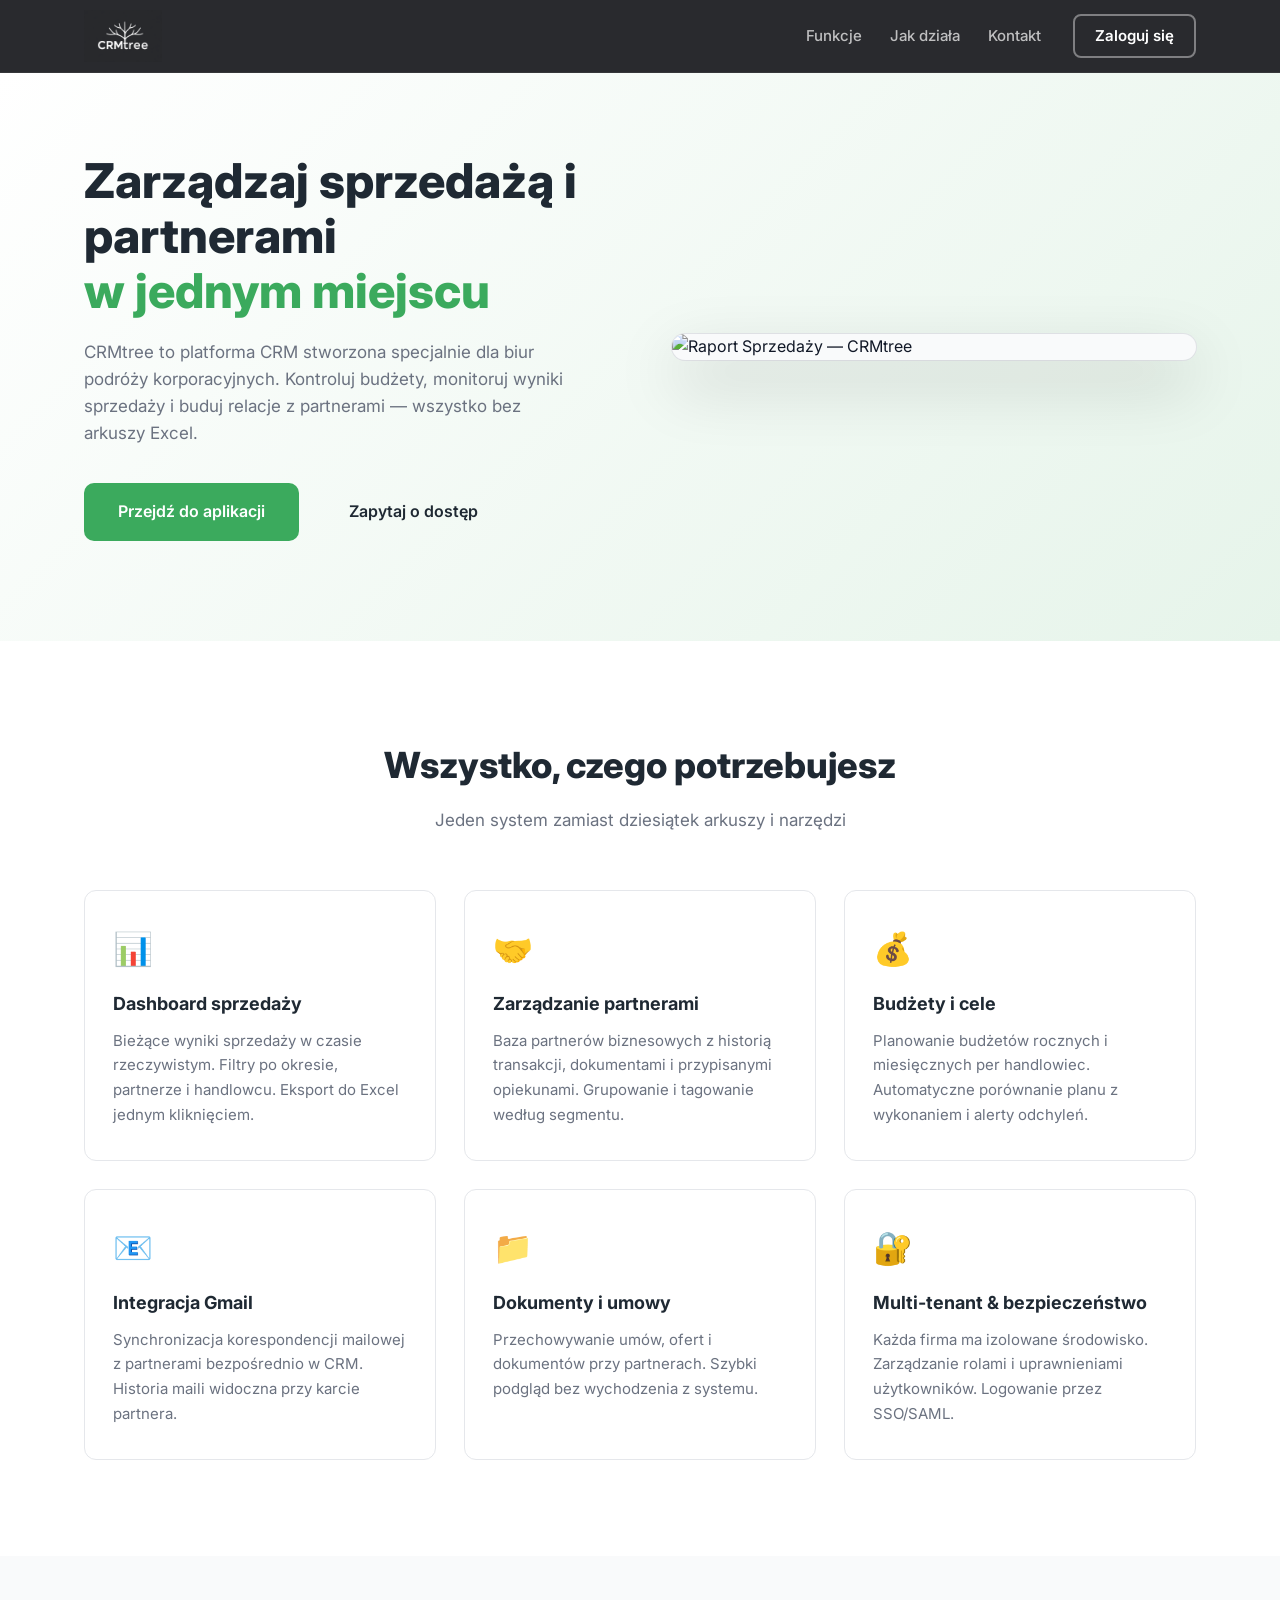
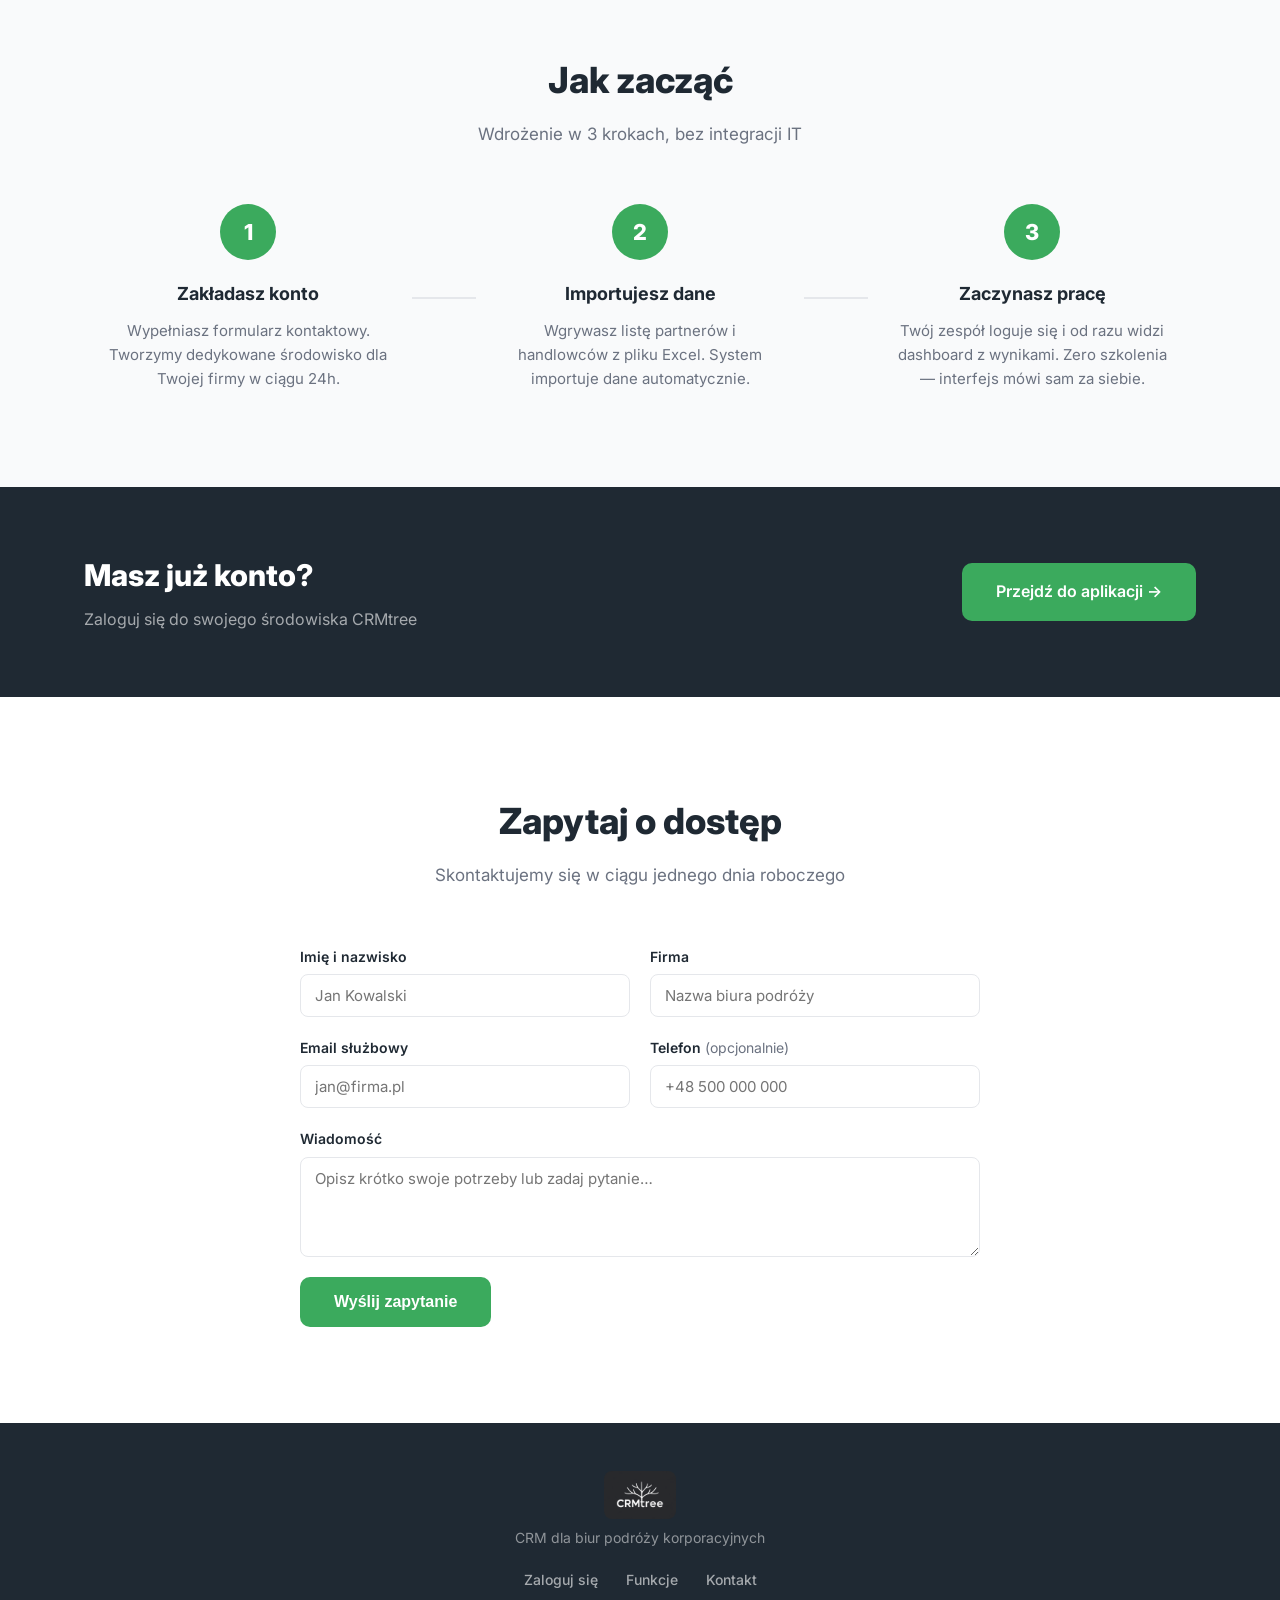
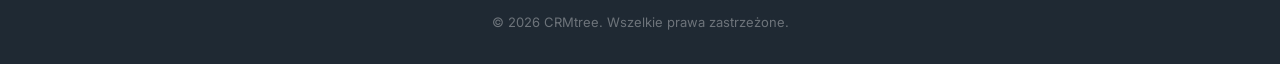
==== index.html @ 72bc5be8 "fix: logo size/color, remove badge, replace mockup with screenshot placeholder" ====
<!DOCTYPE html>
<html lang="pl">
<head>
  <meta charset="UTF-8" />
  <meta name="viewport" content="width=device-width, initial-scale=1.0" />
  <title>CRMtree — CRM dla biur podróży korporacyjnych</title>
  <meta name="description" content="CRMtree to nowoczesny system CRM dedykowany biurom podróży korporacyjnych. Zarządzaj partnerami, budżetami i sprzedażą w jednym miejscu." />
  <link rel="preconnect" href="https://fonts.googleapis.com" />
  <link rel="preconnect" href="https://fonts.gstatic.com" crossorigin />
  <link href="https://fonts.googleapis.com/css2?family=Inter:wght@400;500;600;700;800&display=swap" rel="stylesheet" />
  <link rel="stylesheet" href="style.css" />
</head>
<body>

  <!-- NAVBAR -->
  <header class="navbar">
    <div class="container navbar__inner">
      <a href="/" class="navbar__logo">
        <img src="logo.png" alt="CRMtree" class="navbar__logo-img" />
      </a>
      <nav class="navbar__links">
        <a href="#features">Funkcje</a>
        <a href="#how-it-works">Jak działa</a>
        <a href="#contact">Kontakt</a>
      </nav>
      <a href="https://app.crmtree.pl" class="btn btn--outline-light">Zaloguj się</a>
    </div>
  </header>

  <!-- HERO -->
  <section class="hero">
    <div class="container hero__inner">
      <div class="hero__content">
        <h1>Zarządzaj sprzedażą&nbsp;i partnerami<br /><span class="highlight">w jednym miejscu</span></h1>
        <p class="hero__sub">CRMtree to platforma CRM stworzona specjalnie dla biur podróży korporacyjnych. Kontroluj budżety, monitoruj wyniki sprzedaży i buduj relacje z partnerami — wszystko bez arkuszy Excel.</p>
        <div class="hero__cta">
          <a href="https://app.crmtree.pl" class="btn btn--primary btn--lg">Przejdź do aplikacji</a>
          <a href="#contact" class="btn btn--ghost btn--lg">Zapytaj o dostęp</a>
        </div>
      </div>
      <div class="hero__visual">
        <div class="screenshot-frame">
          <img src="screenshot.png" alt="Raport Sprzedaży — CRMtree" class="screenshot-img" />
        </div>
      </div>
    </div>
  </section>

  <!-- FEATURES -->
  <section class="features" id="features">
    <div class="container">
      <div class="section-header">
        <h2>Wszystko, czego potrzebujesz</h2>
        <p>Jeden system zamiast dziesiątek arkuszy i narzędzi</p>
      </div>
      <div class="features__grid">

        <div class="feature-card">
          <div class="feature-card__icon">📊</div>
          <h3>Dashboard sprzedaży</h3>
          <p>Bieżące wyniki sprzedaży w czasie rzeczywistym. Filtry po okresie, partnerze i handlowcu. Eksport do Excel jednym kliknięciem.</p>
        </div>

        <div class="feature-card">
          <div class="feature-card__icon">🤝</div>
          <h3>Zarządzanie partnerami</h3>
          <p>Baza partnerów biznesowych z historią transakcji, dokumentami i przypisanymi opiekunami. Grupowanie i tagowanie według segmentu.</p>
        </div>

        <div class="feature-card">
          <div class="feature-card__icon">💰</div>
          <h3>Budżety i cele</h3>
          <p>Planowanie budżetów rocznych i miesięcznych per handlowiec. Automatyczne porównanie planu z wykonaniem i alerty odchyleń.</p>
        </div>

        <div class="feature-card">
          <div class="feature-card__icon">📧</div>
          <h3>Integracja Gmail</h3>
          <p>Synchronizacja korespondencji mailowej z partnerami bezpośrednio w CRM. Historia maili widoczna przy karcie partnera.</p>
        </div>

        <div class="feature-card">
          <div class="feature-card__icon">📁</div>
          <h3>Dokumenty i umowy</h3>
          <p>Przechowywanie umów, ofert i dokumentów przy partnerach. Szybki podgląd bez wychodzenia z systemu.</p>
        </div>

        <div class="feature-card">
          <div class="feature-card__icon">🔐</div>
          <h3>Multi-tenant &amp; bezpieczeństwo</h3>
          <p>Każda firma ma izolowane środowisko. Zarządzanie rolami i uprawnieniami użytkowników. Logowanie przez SSO/SAML.</p>
        </div>

      </div>
    </div>
  </section>

  <!-- HOW IT WORKS -->
  <section class="how-it-works" id="how-it-works">
    <div class="container">
      <div class="section-header">
        <h2>Jak zacząć</h2>
        <p>Wdrożenie w 3 krokach, bez integracji IT</p>
      </div>
      <div class="steps">
        <div class="step">
          <div class="step__number">1</div>
          <h3>Zakładasz konto</h3>
          <p>Wypełniasz formularz kontaktowy. Tworzymy dedykowane środowisko dla Twojej firmy w ciągu 24h.</p>
        </div>
        <div class="step__connector"></div>
        <div class="step">
          <div class="step__number">2</div>
          <h3>Importujesz dane</h3>
          <p>Wgrywasz listę partnerów i handlowców z pliku Excel. System importuje dane automatycznie.</p>
        </div>
        <div class="step__connector"></div>
        <div class="step">
          <div class="step__number">3</div>
          <h3>Zaczynasz pracę</h3>
          <p>Twój zespół loguje się i od razu widzi dashboard z wynikami. Zero szkolenia — interfejs mówi sam za siebie.</p>
        </div>
      </div>
    </div>
  </section>

  <!-- LOGIN CTA -->
  <section class="login-cta">
    <div class="container login-cta__inner">
      <div class="login-cta__text">
        <h2>Masz już konto?</h2>
        <p>Zaloguj się do swojego środowiska CRMtree</p>
      </div>
      <a href="https://app.crmtree.pl" class="btn btn--primary btn--lg">Przejdź do aplikacji →</a>
    </div>
  </section>

  <!-- CONTACT -->
  <section class="contact" id="contact">
    <div class="container">
      <div class="section-header">
        <h2>Zapytaj o dostęp</h2>
        <p>Skontaktujemy się w ciągu jednego dnia roboczego</p>
      </div>
      <form class="contact-form" action="https://formspree.io/f/REPLACE_WITH_YOUR_ID" method="POST">
        <div class="form-row">
          <div class="form-group">
            <label for="name">Imię i nazwisko</label>
            <input type="text" id="name" name="name" placeholder="Jan Kowalski" required />
          </div>
          <div class="form-group">
            <label for="company">Firma</label>
            <input type="text" id="company" name="company" placeholder="Nazwa biura podróży" required />
          </div>
        </div>
        <div class="form-row">
          <div class="form-group">
            <label for="email">Email służbowy</label>
            <input type="email" id="email" name="email" placeholder="jan@firma.pl" required />
          </div>
          <div class="form-group">
            <label for="phone">Telefon <span class="optional">(opcjonalnie)</span></label>
            <input type="tel" id="phone" name="phone" placeholder="+48 500 000 000" />
          </div>
        </div>
        <div class="form-group">
          <label for="message">Wiadomość</label>
          <textarea id="message" name="message" rows="4" placeholder="Opisz krótko swoje potrzeby lub zadaj pytanie…"></textarea>
        </div>
        <button type="submit" class="btn btn--primary btn--lg">Wyślij zapytanie</button>
      </form>
    </div>
  </section>

  <!-- FOOTER -->
  <footer class="footer">
    <div class="container footer__inner">
      <div class="footer__brand">
        <img src="logo.png" alt="CRMtree" class="footer__logo-img" />
        <p>CRM dla biur podróży korporacyjnych</p>
      </div>
      <div class="footer__links">
        <a href="https://app.crmtree.pl">Zaloguj się</a>
        <a href="#features">Funkcje</a>
        <a href="#contact">Kontakt</a>
      </div>
      <p class="footer__copy">&copy; 2026 CRMtree. Wszelkie prawa zastrzeżone.</p>
    </div>
  </footer>

</body>
</html>
---- style.css ----
*, *::before, *::after { box-sizing: border-box; margin: 0; padding: 0; }

:root {
  --green:       #3BAA5D;
  --green-dark:  #2F8F4D;
  --green-light: #E6F4EA;
  --navy:        #1F2933;
  --blue:        #3B82F6;
  --text:        #111827;
  --text-muted:  #6B7280;
  --border:      #E5E7EB;
  --bg-alt:      #F9FAFB;
  --radius:      12px;
  --shadow:      0 4px 24px rgba(0,0,0,.08);
}

html { scroll-behavior: smooth; }
body { font-family: 'Inter', sans-serif; color: var(--text); line-height: 1.6; }

.container { max-width: 1160px; margin: 0 auto; padding: 0 24px; }

/* ── BUTTONS ─────────────────────────────────────── */
.btn {
  display: inline-flex; align-items: center; justify-content: center;
  padding: 10px 22px; border-radius: 8px; font-weight: 600; font-size: 15px;
  text-decoration: none; transition: all .18s; border: 2px solid transparent; cursor: pointer;
}
.btn--primary  { background: var(--green); color: #fff; }
.btn--primary:hover { background: var(--green-dark); }
.btn--outline  { background: transparent; border-color: var(--green); color: var(--green); }
.btn--outline:hover { background: var(--green-light); }
.btn--ghost    { background: transparent; color: var(--navy); }
.btn--ghost:hover { background: var(--bg-alt); }
.btn--lg { padding: 14px 32px; font-size: 16px; border-radius: 10px; }

/* ── NAVBAR ──────────────────────────────────────── */
.navbar {
  position: sticky; top: 0; z-index: 100;
  background: #292A2E;
  border-bottom: 1px solid rgba(255,255,255,.06);
}
.navbar__inner { display: flex; align-items: center; gap: 32px; height: 72px; }
.navbar__logo  { display: flex; align-items: center; text-decoration: none; }
.navbar__logo-img { height: 52px; width: auto; }
.navbar__links { display: flex; gap: 28px; margin-left: auto; }
.navbar__links a { text-decoration: none; color: rgba(255,255,255,.7); font-size: 15px; font-weight: 500; transition: color .15s; }
.navbar__links a:hover { color: var(--green); }
.btn--outline-light { background: transparent; border: 2px solid rgba(255,255,255,.4); color: #fff; border-radius: 8px; padding: 8px 20px; font-weight: 600; font-size: 15px; text-decoration: none; transition: all .18s; display: inline-flex; align-items: center; }
.btn--outline-light:hover { border-color: var(--green); color: var(--green); }

/* ── HERO ────────────────────────────────────────── */
.hero { background: linear-gradient(135deg, #fff 0%, var(--green-light) 100%); padding: 80px 0 100px; }
.hero__inner { display: grid; grid-template-columns: 1fr 1fr; gap: 64px; align-items: center; }
.badge { display: inline-block; background: var(--green-light); color: var(--green-dark); font-size: 13px; font-weight: 600; padding: 4px 12px; border-radius: 999px; margin-bottom: 20px; }
.hero__content h1 { font-size: 48px; font-weight: 800; line-height: 1.15; color: var(--navy); margin-bottom: 20px; }
.highlight { color: var(--green); }
.hero__sub { font-size: 17px; color: var(--text-muted); max-width: 480px; margin-bottom: 36px; }
.hero__cta { display: flex; gap: 16px; flex-wrap: wrap; }

/* App screenshot */
.screenshot-frame {
  border-radius: 14px;
  box-shadow: 0 24px 64px rgba(0,0,0,.18), 0 0 0 1px var(--border);
  overflow: hidden;
  background: var(--bg-alt);
}
.screenshot-img {
  width: 100%; height: auto; display: block;
}

/* ── SECTION HEADERS ─────────────────────────────── */
.section-header { text-align: center; margin-bottom: 56px; }
.section-header h2 { font-size: 36px; font-weight: 800; color: var(--navy); margin-bottom: 12px; }
.section-header p  { font-size: 17px; color: var(--text-muted); }

/* ── FEATURES ────────────────────────────────────── */
.features { padding: 96px 0; }
.features__grid { display: grid; grid-template-columns: repeat(3, 1fr); gap: 28px; }
.feature-card { background: #fff; border: 1px solid var(--border); border-radius: var(--radius); padding: 32px 28px; transition: box-shadow .2s, transform .2s; }
.feature-card:hover { box-shadow: var(--shadow); transform: translateY(-3px); }
.feature-card__icon { font-size: 32px; margin-bottom: 16px; }
.feature-card h3 { font-size: 18px; font-weight: 700; color: var(--navy); margin-bottom: 10px; }
.feature-card p  { font-size: 15px; color: var(--text-muted); line-height: 1.65; }

/* ── HOW IT WORKS ────────────────────────────────── */
.how-it-works { background: var(--bg-alt); padding: 96px 0; }
.steps { display: flex; align-items: center; gap: 0; }
.step { flex: 1; text-align: center; padding: 0 24px; }
.step__number {
  width: 56px; height: 56px; border-radius: 50%; background: var(--green); color: #fff;
  font-size: 22px; font-weight: 800; display: flex; align-items: center; justify-content: center;
  margin: 0 auto 20px;
}
.step h3 { font-size: 18px; font-weight: 700; color: var(--navy); margin-bottom: 10px; }
.step p  { font-size: 15px; color: var(--text-muted); }
.step__connector { width: 64px; height: 2px; background: var(--border); flex-shrink: 0; }

/* ── LOGIN CTA ───────────────────────────────────── */
.login-cta { background: var(--navy); padding: 64px 0; }
.login-cta__inner { display: flex; align-items: center; justify-content: space-between; gap: 32px; flex-wrap: wrap; }
.login-cta__text h2 { font-size: 30px; font-weight: 800; color: #fff; margin-bottom: 8px; }
.login-cta__text p  { font-size: 16px; color: rgba(255,255,255,.6); }

/* ── CONTACT ─────────────────────────────────────── */
.contact { padding: 96px 0; }
.contact-form { max-width: 680px; margin: 0 auto; }
.form-row { display: grid; grid-template-columns: 1fr 1fr; gap: 20px; margin-bottom: 20px; }
.form-group { display: flex; flex-direction: column; gap: 6px; margin-bottom: 20px; }
.form-row .form-group { margin-bottom: 0; }
label { font-size: 14px; font-weight: 600; color: var(--navy); }
.optional { font-weight: 400; color: var(--text-muted); }
input, textarea {
  padding: 11px 14px; border: 1.5px solid var(--border); border-radius: 8px;
  font-size: 15px; font-family: inherit; color: var(--text); transition: border-color .15s;
  background: #fff;
}
input:focus, textarea:focus { outline: none; border-color: var(--green); }
textarea { resize: vertical; }

/* ── FOOTER ──────────────────────────────────────── */
.footer { background: var(--navy); padding: 48px 0 32px; }
.footer__inner { display: flex; flex-direction: column; align-items: center; gap: 20px; text-align: center; }
.footer__brand { display: flex; flex-direction: column; align-items: center; gap: 8px; }
.footer__logo-img { height: 48px; width: auto; border-radius: 8px; }
.footer__brand p { font-size: 14px; color: rgba(255,255,255,.5); }
.footer__links { display: flex; gap: 28px; }
.footer__links a { text-decoration: none; color: rgba(255,255,255,.6); font-size: 14px; font-weight: 500; transition: color .15s; }
.footer__links a:hover { color: var(--green); }
.footer__copy { font-size: 13px; color: rgba(255,255,255,.35); }

/* ── RESPONSIVE ──────────────────────────────────── */
@media (max-width: 900px) {
  .hero__inner { grid-template-columns: 1fr; }
  .hero__visual { display: none; }
  .hero__content h1 { font-size: 36px; }
  .features__grid { grid-template-columns: 1fr 1fr; }
  .steps { flex-direction: column; gap: 32px; }
  .step__connector { width: 2px; height: 40px; }
  .navbar__links { display: none; }
}

@media (max-width: 600px) {
  .hero__content h1 { font-size: 28px; }
  .features__grid { grid-template-columns: 1fr; }
  .form-row { grid-template-columns: 1fr; }
  .login-cta__inner { flex-direction: column; text-align: center; }
  .section-header h2 { font-size: 28px; }
}
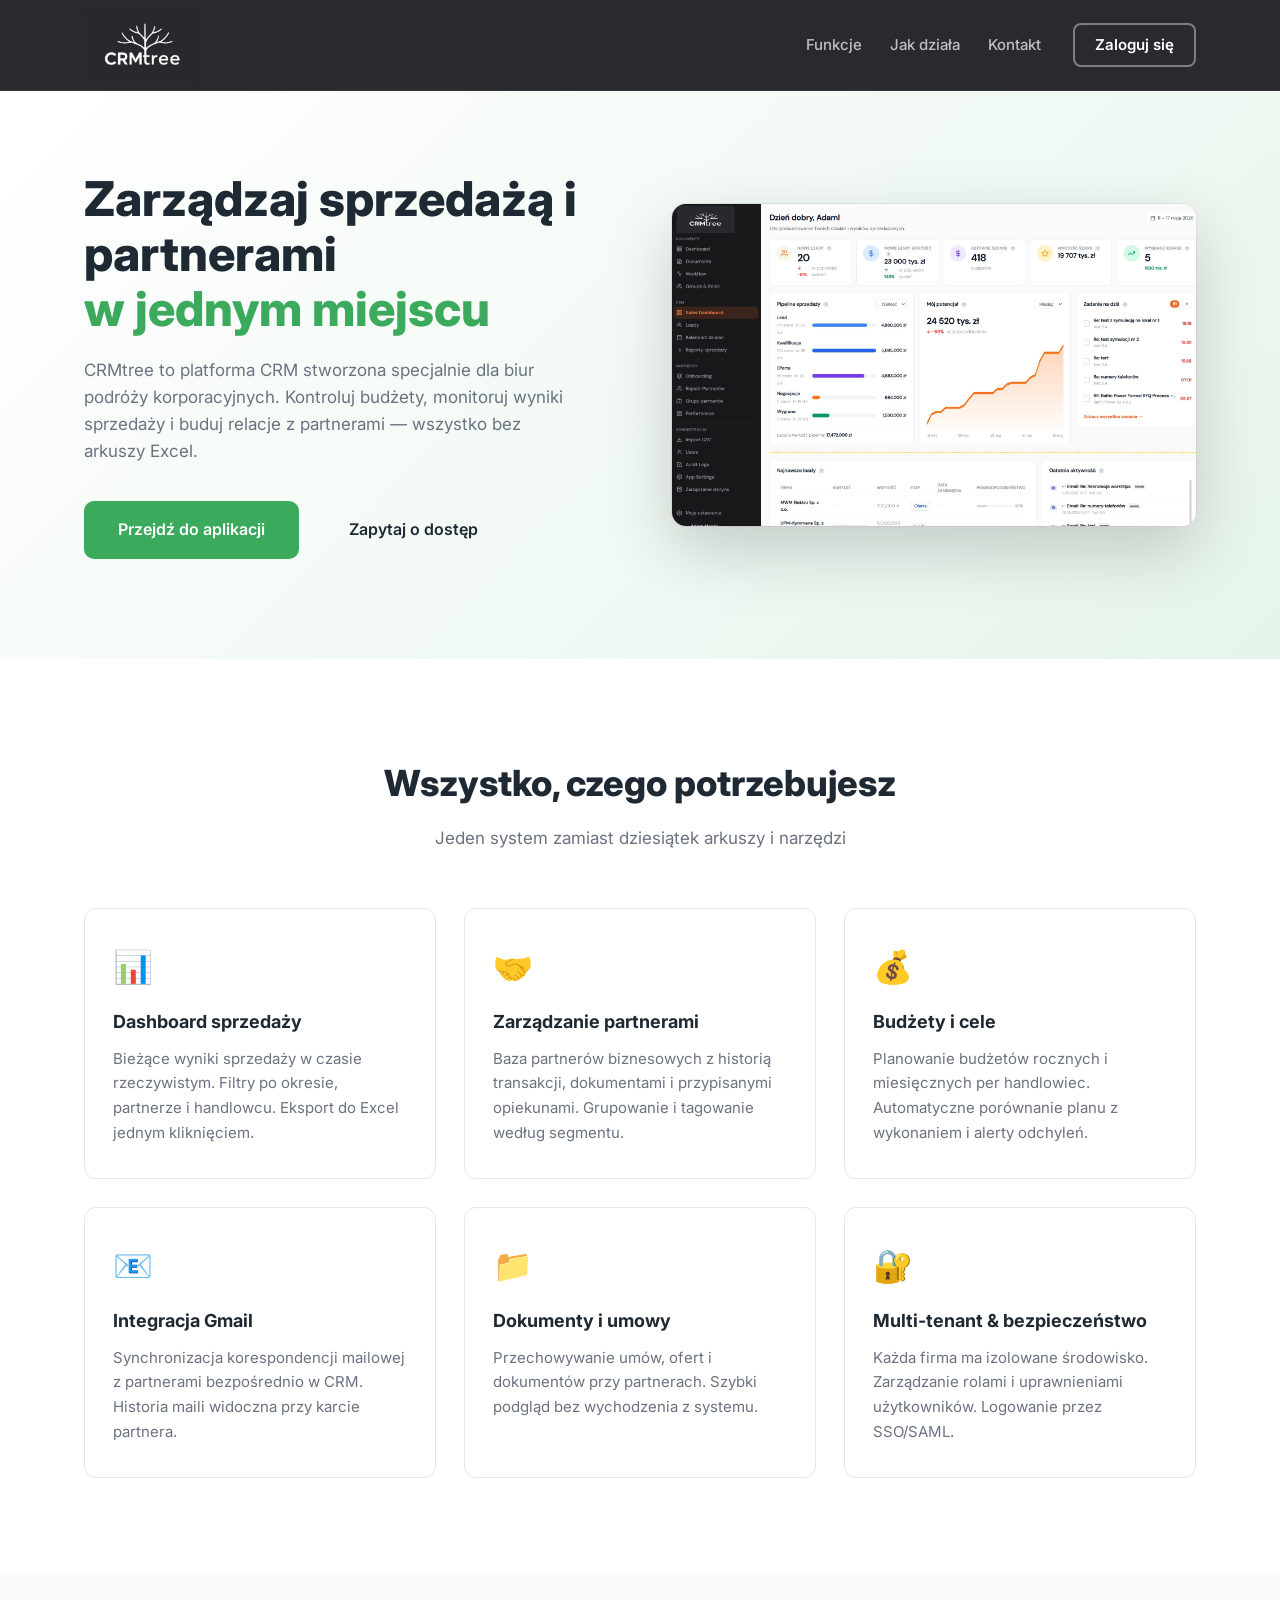
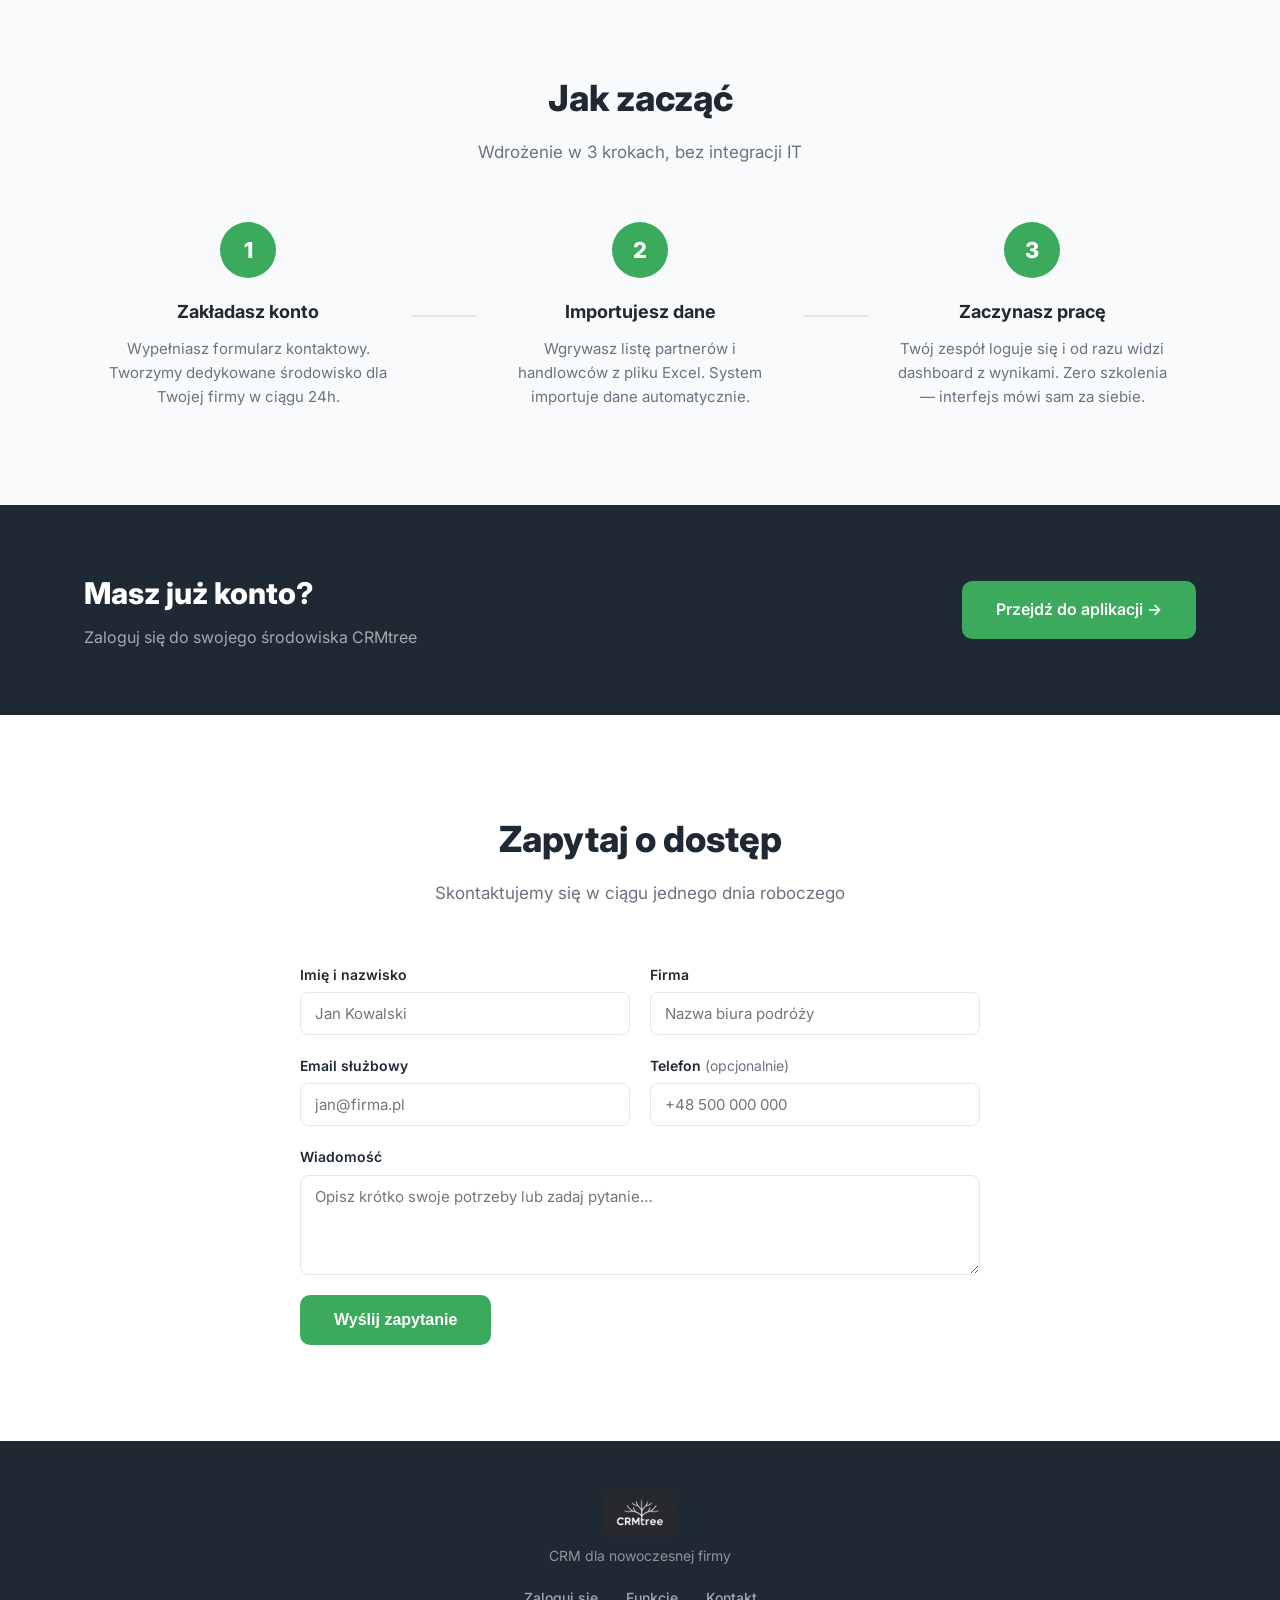
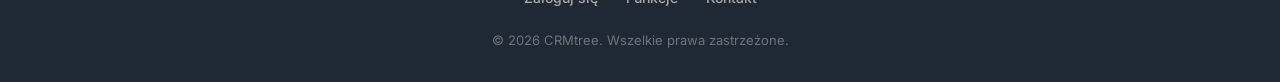
==== commit 691b1a4d: "fix: larger logo (+50%), update footer tagline" ====
--- a/index.html
+++ b/index.html
@@ -177,7 +177,7 @@
     <div class="container footer__inner">
       <div class="footer__brand">
         <img src="logo.png" alt="CRMtree" class="footer__logo-img" />
-        <p>CRM dla biur podróży korporacyjnych</p>
+        <p>CRM dla nowoczesnej firmy</p>
       </div>
       <div class="footer__links">
         <a href="https://app.crmtree.pl">Zaloguj się</a>
--- a/style.css
+++ b/style.css
@@ -39,9 +39,9 @@
   background: #292A2E;
   border-bottom: 1px solid rgba(255,255,255,.06);
 }
-.navbar__inner { display: flex; align-items: center; gap: 32px; height: 72px; }
+.navbar__inner { display: flex; align-items: center; gap: 32px; height: 90px; }
 .navbar__logo  { display: flex; align-items: center; text-decoration: none; }
-.navbar__logo-img { height: 52px; width: auto; }
+.navbar__logo-img { height: 78px; width: auto; }
 .navbar__links { display: flex; gap: 28px; margin-left: auto; }
 .navbar__links a { text-decoration: none; color: rgba(255,255,255,.7); font-size: 15px; font-weight: 500; transition: color .15s; }
 .navbar__links a:hover { color: var(--green); }
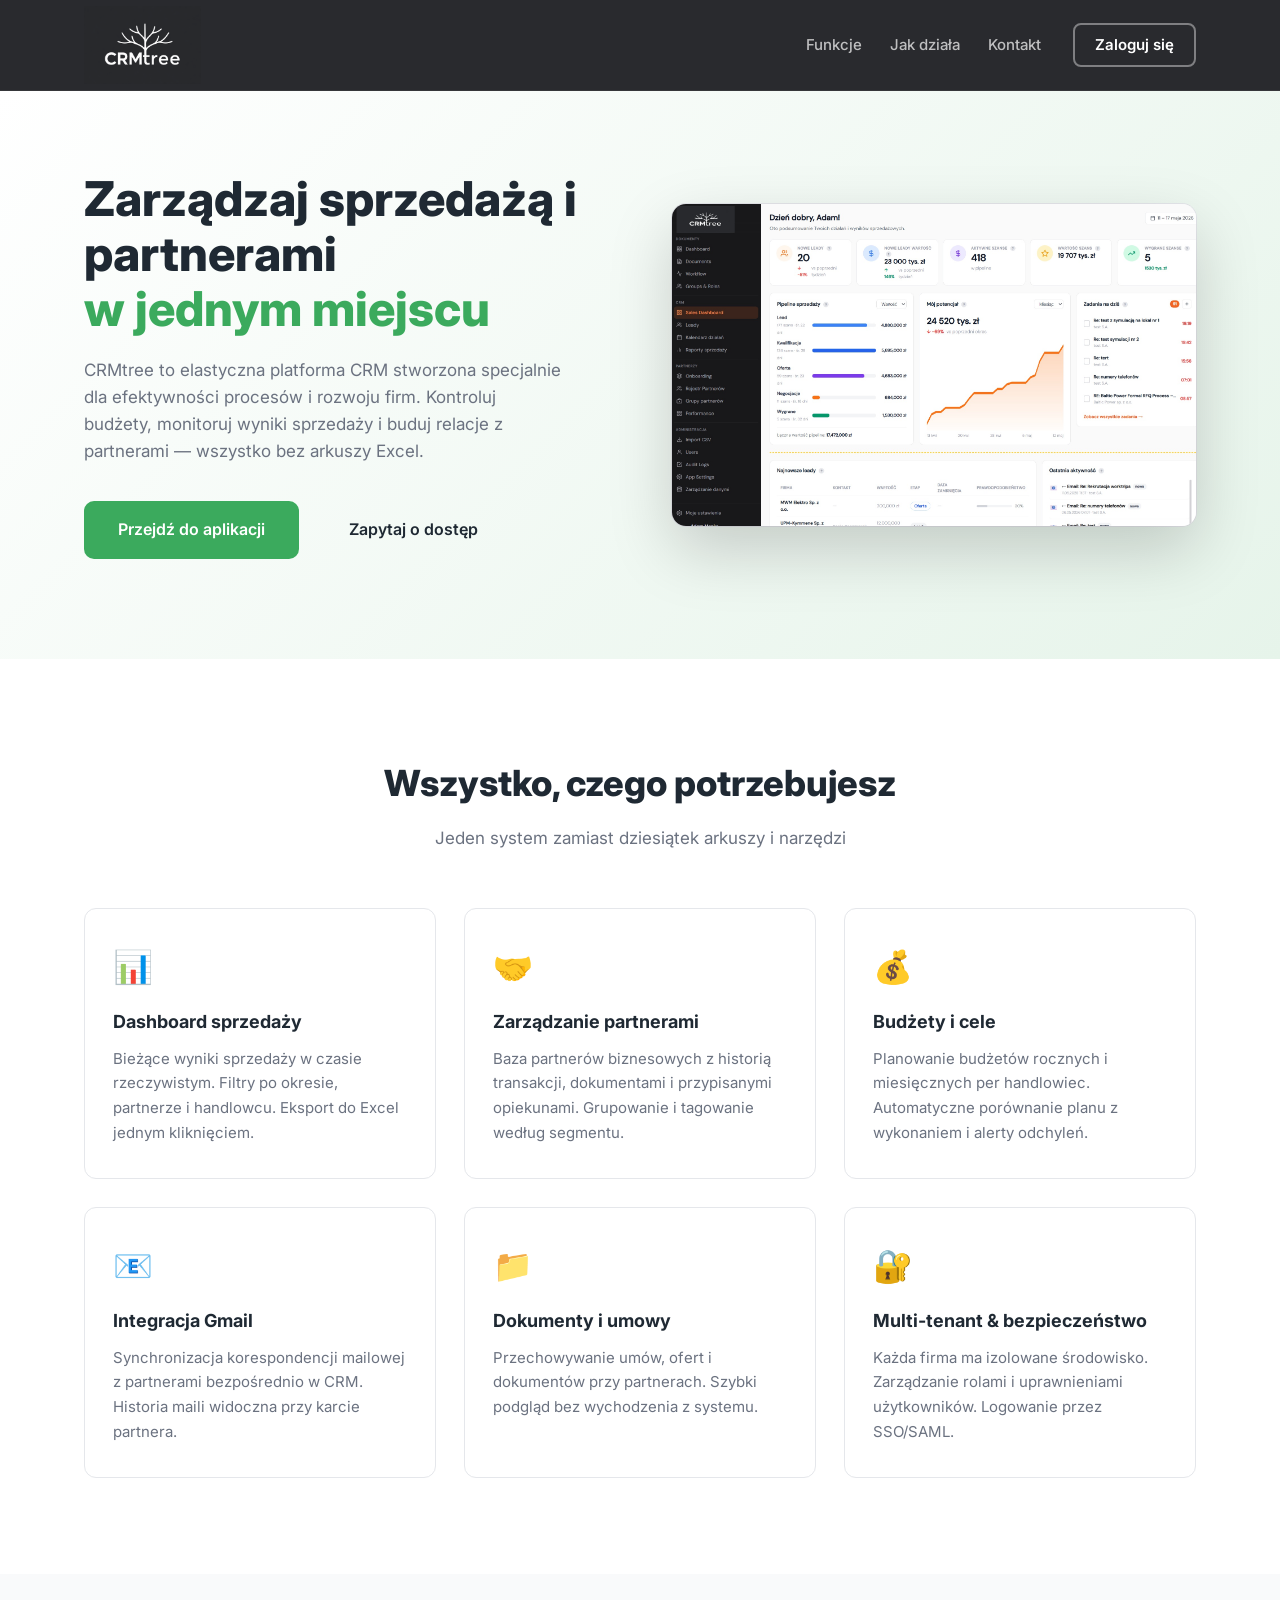
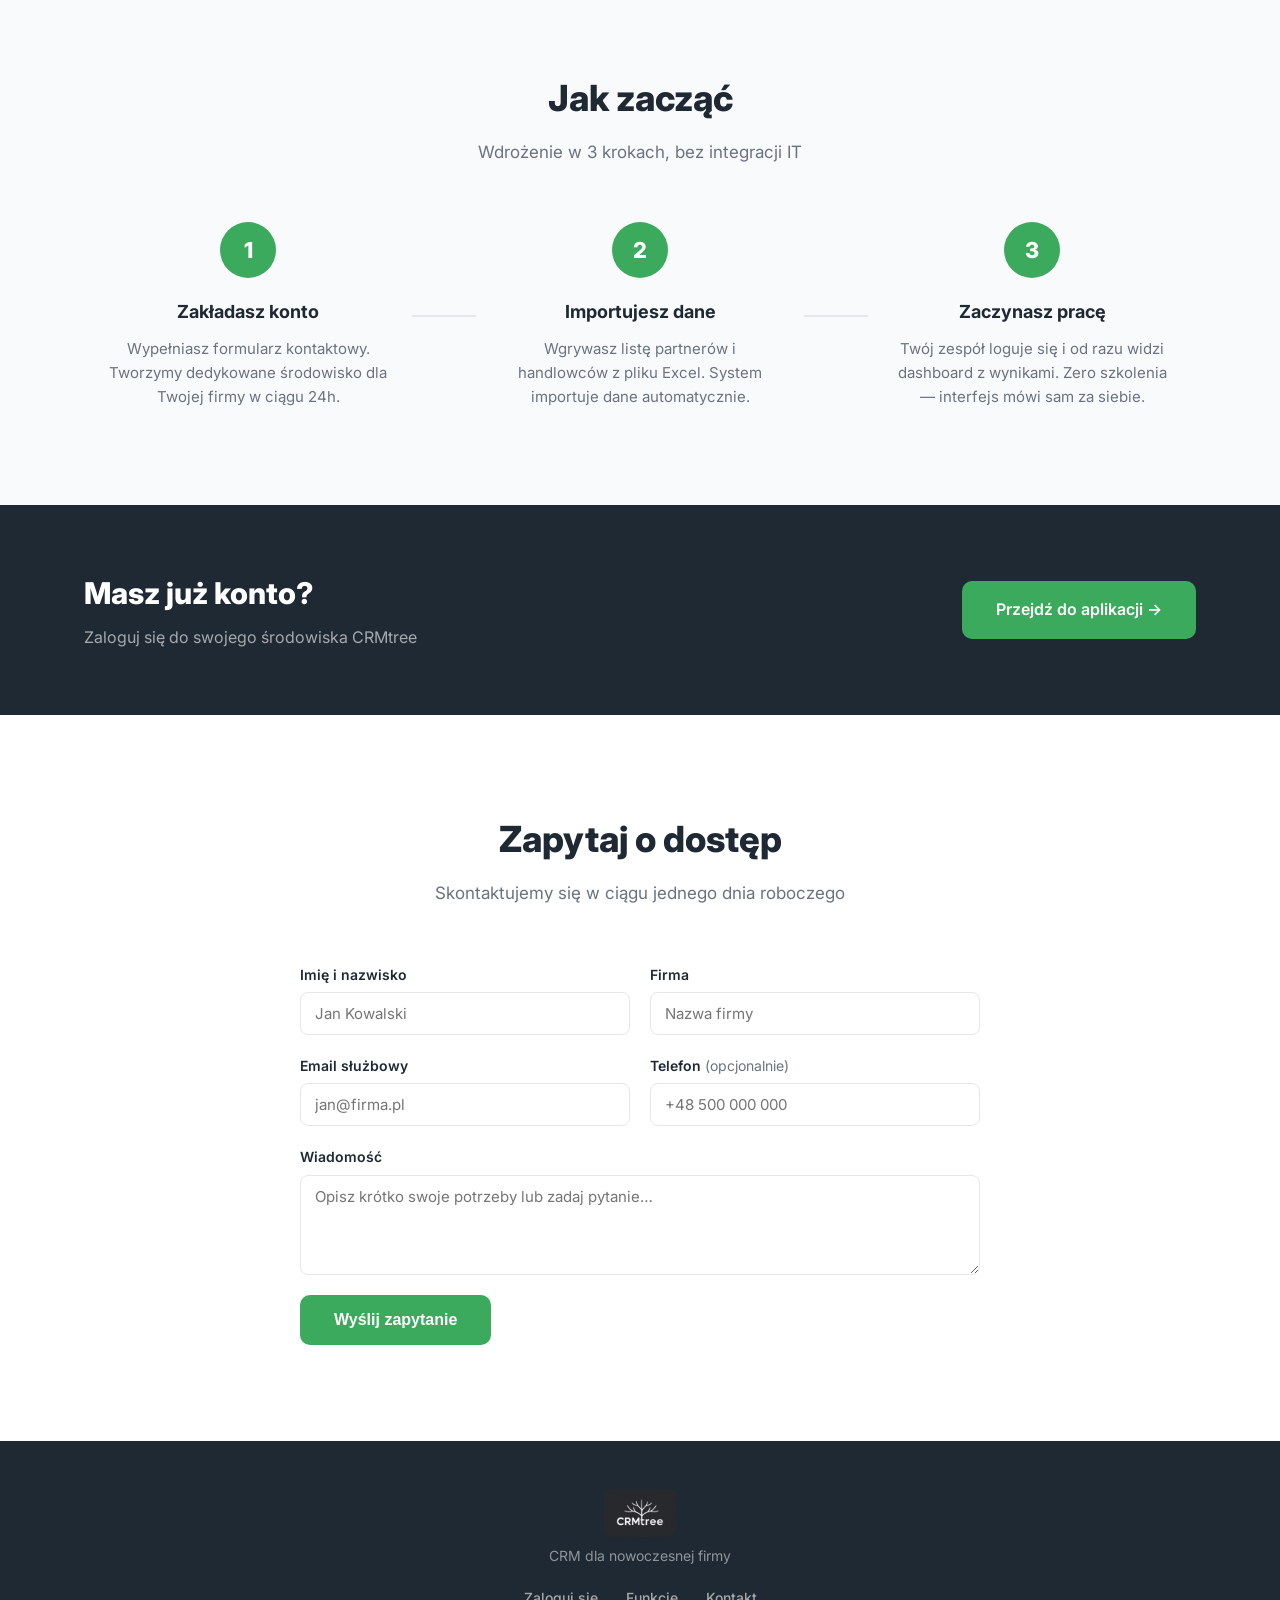
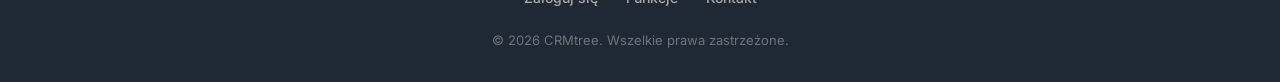
==== commit 27fb1f5a: "feat: update hero text, web3forms contact form with success/error feedback" ====
--- a/index.html
+++ b/index.html
@@ -32,7 +32,7 @@
     <div class="container hero__inner">
       <div class="hero__content">
         <h1>Zarządzaj sprzedażą&nbsp;i partnerami<br /><span class="highlight">w jednym miejscu</span></h1>
-        <p class="hero__sub">CRMtree to platforma CRM stworzona specjalnie dla biur podróży korporacyjnych. Kontroluj budżety, monitoruj wyniki sprzedaży i buduj relacje z partnerami — wszystko bez arkuszy Excel.</p>
+        <p class="hero__sub">CRMtree to elastyczna platforma CRM stworzona specjalnie dla efektywności procesów i rozwoju firm. Kontroluj budżety, monitoruj wyniki sprzedaży i buduj relacje z partnerami — wszystko bez arkuszy Excel.</p>
         <div class="hero__cta">
           <a href="https://app.crmtree.pl" class="btn btn--primary btn--lg">Przejdź do aplikacji</a>
           <a href="#contact" class="btn btn--ghost btn--lg">Zapytaj o dostęp</a>
@@ -142,7 +142,10 @@
         <h2>Zapytaj o dostęp</h2>
         <p>Skontaktujemy się w ciągu jednego dnia roboczego</p>
       </div>
-      <form class="contact-form" action="https://formspree.io/f/REPLACE_WITH_YOUR_ID" method="POST">
+      <form class="contact-form" id="contactForm">
+        <input type="hidden" name="access_key" value="REPLACE_WITH_WEB3FORMS_KEY" />
+        <input type="hidden" name="subject" value="Zapytanie z crmtree.pl" />
+        <input type="hidden" name="from_name" value="CRMtree Landing" />
         <div class="form-row">
           <div class="form-group">
             <label for="name">Imię i nazwisko</label>
@@ -150,7 +153,7 @@
           </div>
           <div class="form-group">
             <label for="company">Firma</label>
-            <input type="text" id="company" name="company" placeholder="Nazwa biura podróży" required />
+            <input type="text" id="company" name="company" placeholder="Nazwa firmy" required />
           </div>
         </div>
         <div class="form-row">
@@ -167,8 +170,44 @@
           <label for="message">Wiadomość</label>
           <textarea id="message" name="message" rows="4" placeholder="Opisz krótko swoje potrzeby lub zadaj pytanie…"></textarea>
         </div>
-        <button type="submit" class="btn btn--primary btn--lg">Wyślij zapytanie</button>
+        <div id="formSuccess" class="form-success" style="display:none">
+          ✅ Dziękujemy! Odezwiemy się wkrótce.
+        </div>
+        <div id="formError" class="form-error" style="display:none">
+          ❌ Coś poszło nie tak. Spróbuj ponownie lub napisz bezpośrednio na kontakt@crmtree.pl
+        </div>
+        <button type="submit" id="formSubmit" class="btn btn--primary btn--lg">Wyślij zapytanie</button>
       </form>
+
+      <script>
+        document.getElementById('contactForm').addEventListener('submit', async function(e) {
+          e.preventDefault();
+          const btn = document.getElementById('formSubmit');
+          const ok  = document.getElementById('formSuccess');
+          const err = document.getElementById('formError');
+          btn.disabled = true;
+          btn.textContent = 'Wysyłanie…';
+          ok.style.display = 'none';
+          err.style.display = 'none';
+          try {
+            const res = await fetch('https://api.web3forms.com/submit', {
+              method: 'POST',
+              body: new FormData(this),
+            });
+            const data = await res.json();
+            if (data.success) {
+              ok.style.display = 'block';
+              this.reset();
+            } else {
+              err.style.display = 'block';
+            }
+          } catch {
+            err.style.display = 'block';
+          }
+          btn.disabled = false;
+          btn.textContent = 'Wyślij zapytanie';
+        });
+      </script>
     </div>
   </section>
 
--- a/style.css
+++ b/style.css
@@ -117,6 +117,9 @@
 input:focus, textarea:focus { outline: none; border-color: var(--green); }
 textarea { resize: vertical; }
 
+.form-success { background: #f0fdf4; border: 1px solid #bbf7d0; color: #166534; border-radius: 8px; padding: 12px 16px; font-size: 14px; margin-bottom: 12px; }
+.form-error   { background: #fef2f2; border: 1px solid #fecaca; color: #991b1b; border-radius: 8px; padding: 12px 16px; font-size: 14px; margin-bottom: 12px; }
+
 /* ── FOOTER ──────────────────────────────────────── */
 .footer { background: var(--navy); padding: 48px 0 32px; }
 .footer__inner { display: flex; flex-direction: column; align-items: center; gap: 20px; text-align: center; }
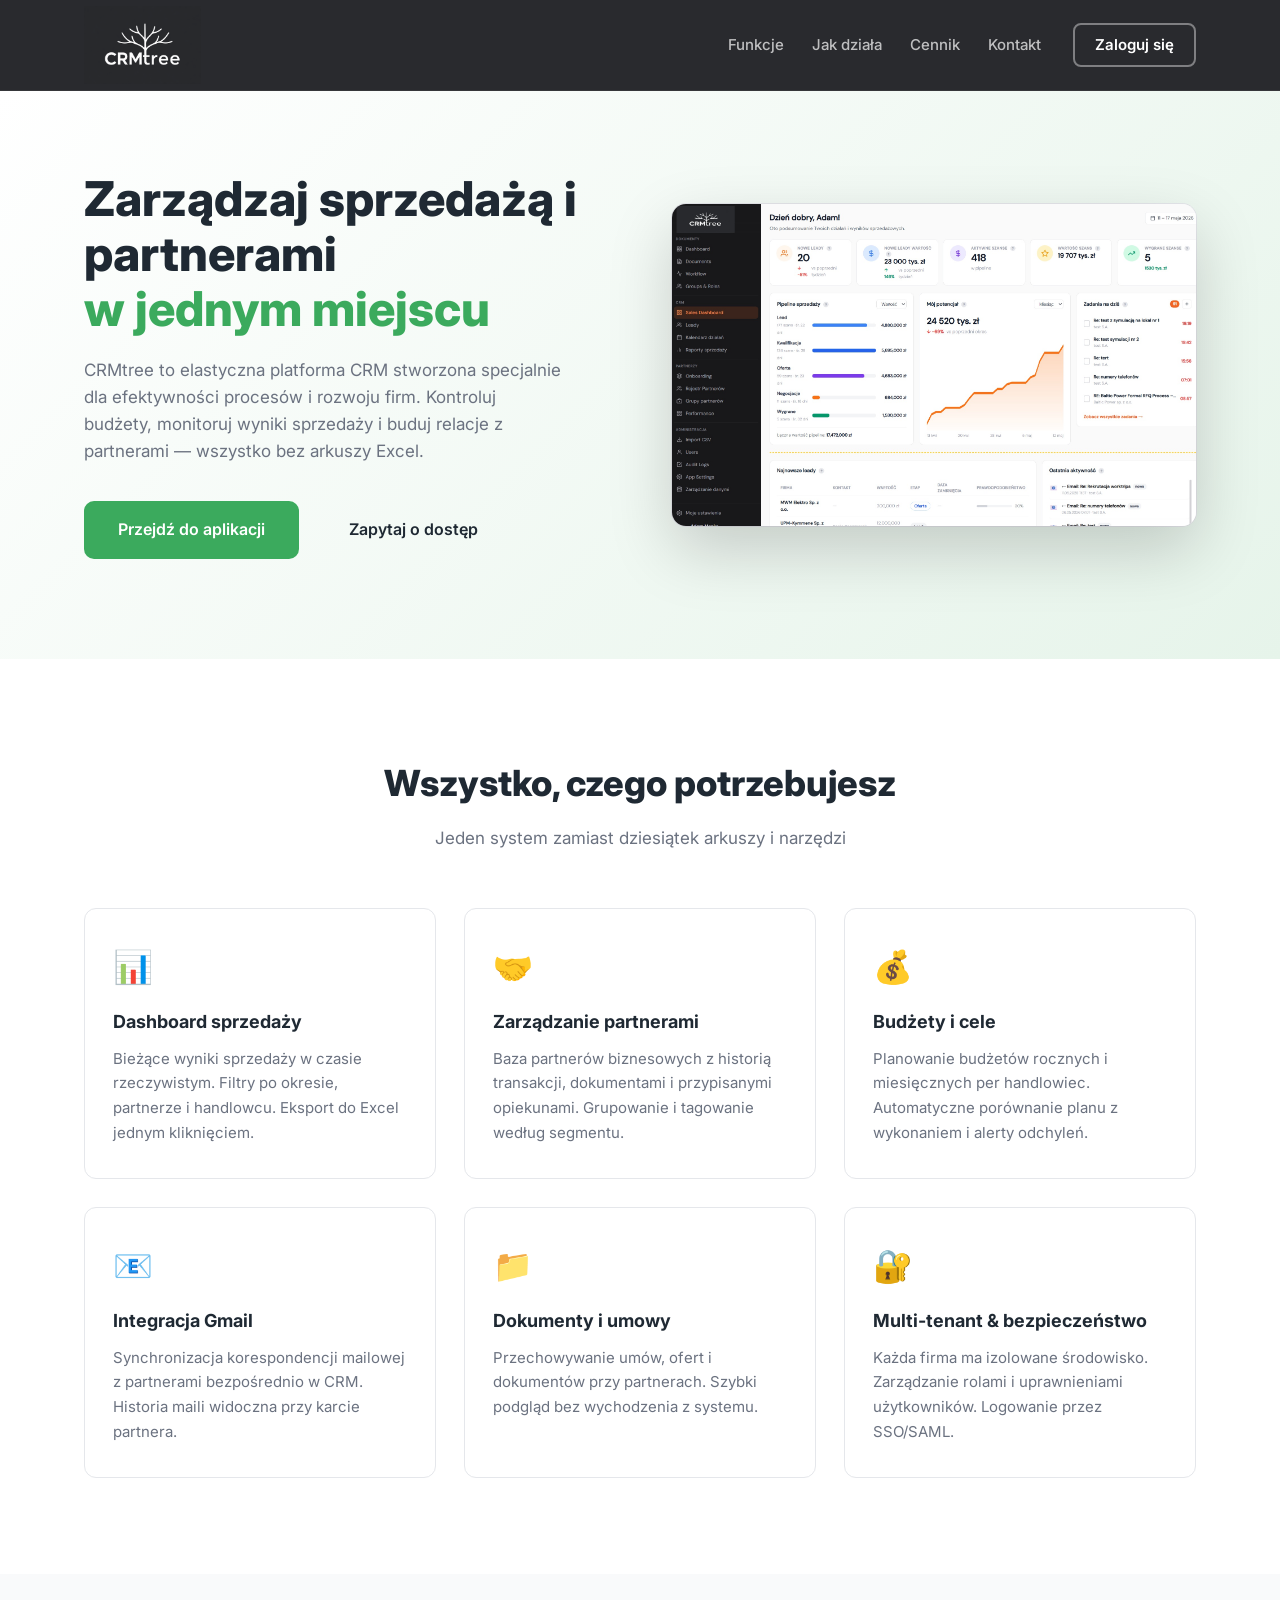
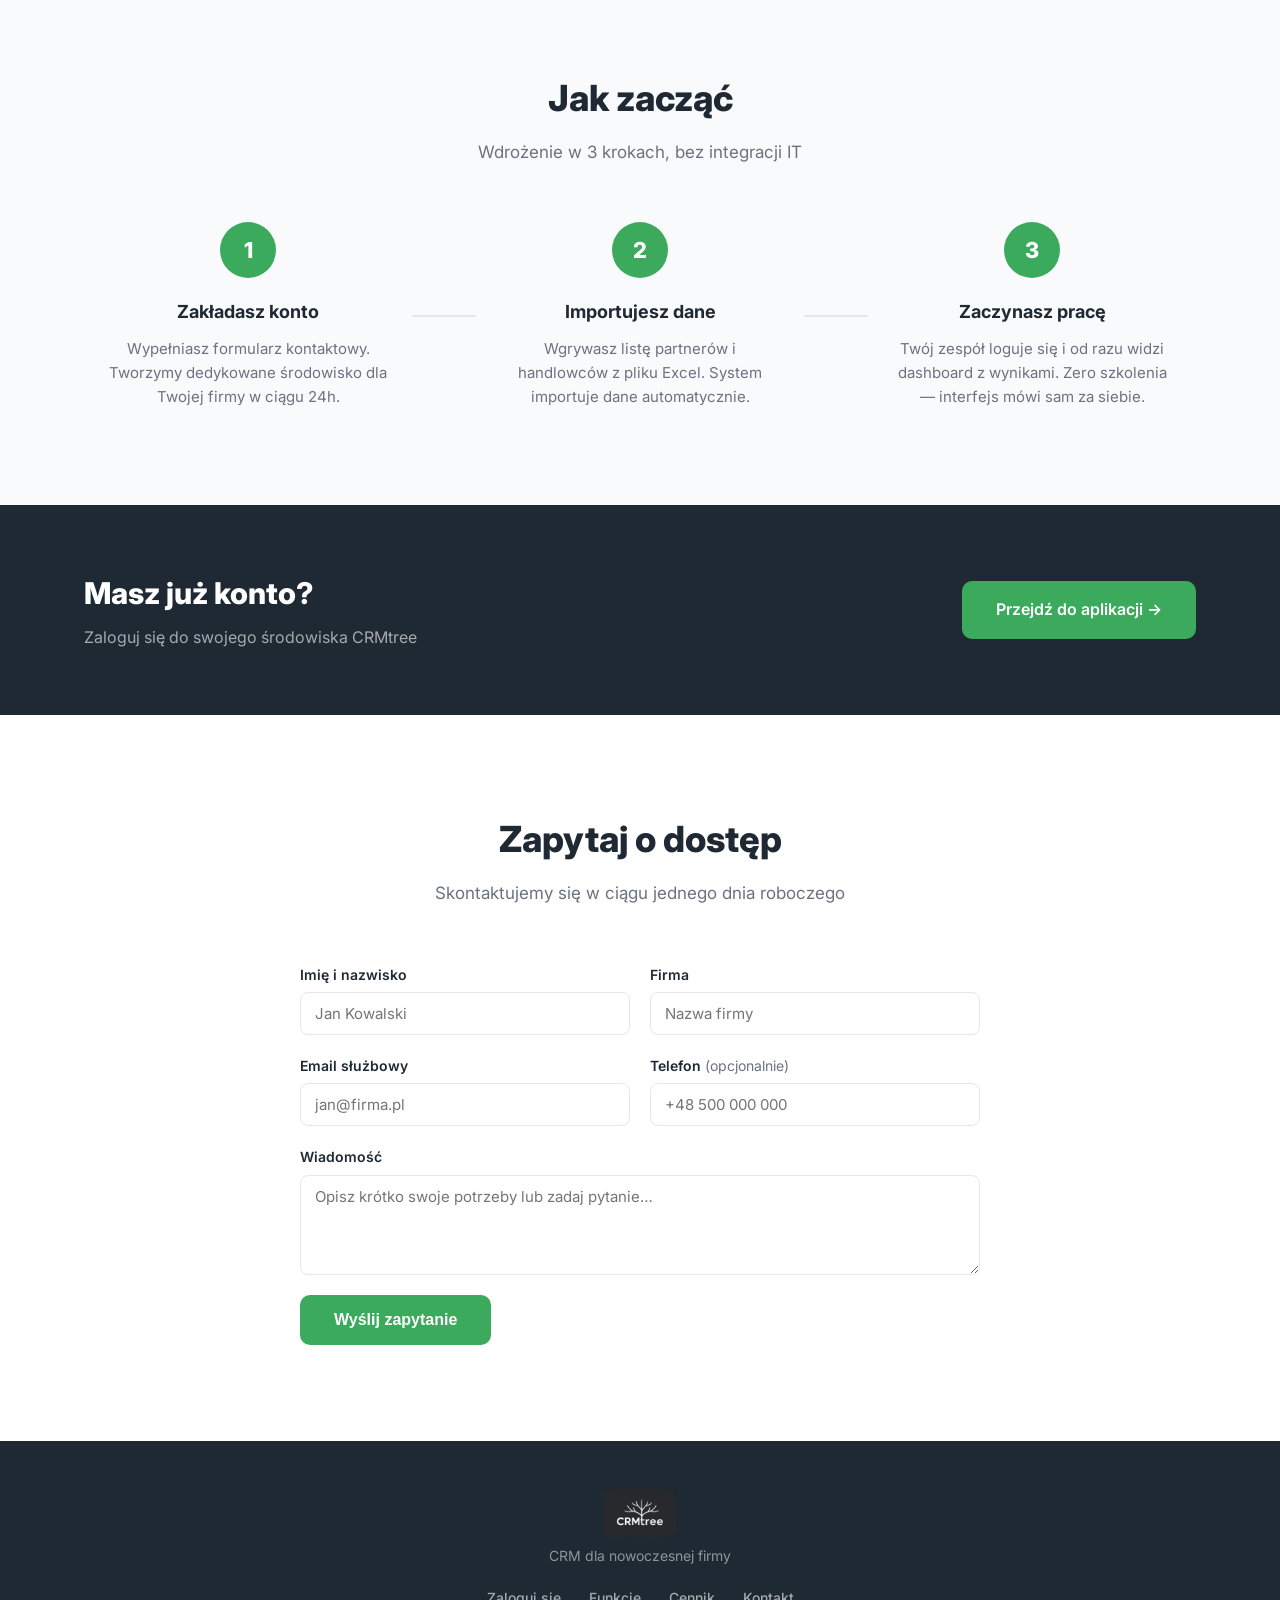
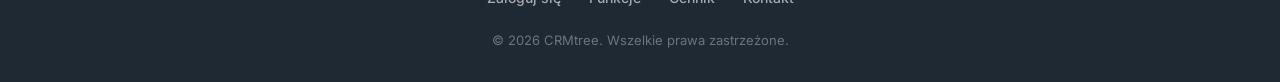
==== commit 3d059a6c: "feat: add pricing page with 3 plan cards + billing toggle - New /pricing.html with Lite / Standard /" ====
--- a/index.html
+++ b/index.html
@@ -21,6 +21,7 @@
       <nav class="navbar__links">
         <a href="#features">Funkcje</a>
         <a href="#how-it-works">Jak działa</a>
+        <a href="/pricing.html">Cennik</a>
         <a href="#contact">Kontakt</a>
       </nav>
       <a href="https://app.crmtree.pl" class="btn btn--outline-light">Zaloguj się</a>
@@ -143,7 +144,7 @@
         <p>Skontaktujemy się w ciągu jednego dnia roboczego</p>
       </div>
       <form class="contact-form" id="contactForm">
-        <input type="hidden" name="access_key" value="REPLACE_WITH_WEB3FORMS_KEY" />
+        <input type="hidden" name="access_key" value="f2f53912-5f35-4b8f-b3d8-743e8759f76b" />
         <input type="hidden" name="subject" value="Zapytanie z crmtree.pl" />
         <input type="hidden" name="from_name" value="CRMtree Landing" />
         <div class="form-row">
@@ -221,6 +222,7 @@
       <div class="footer__links">
         <a href="https://app.crmtree.pl">Zaloguj się</a>
         <a href="#features">Funkcje</a>
+        <a href="/pricing.html">Cennik</a>
         <a href="#contact">Kontakt</a>
       </div>
       <p class="footer__copy">&copy; 2026 CRMtree. Wszelkie prawa zastrzeżone.</p>
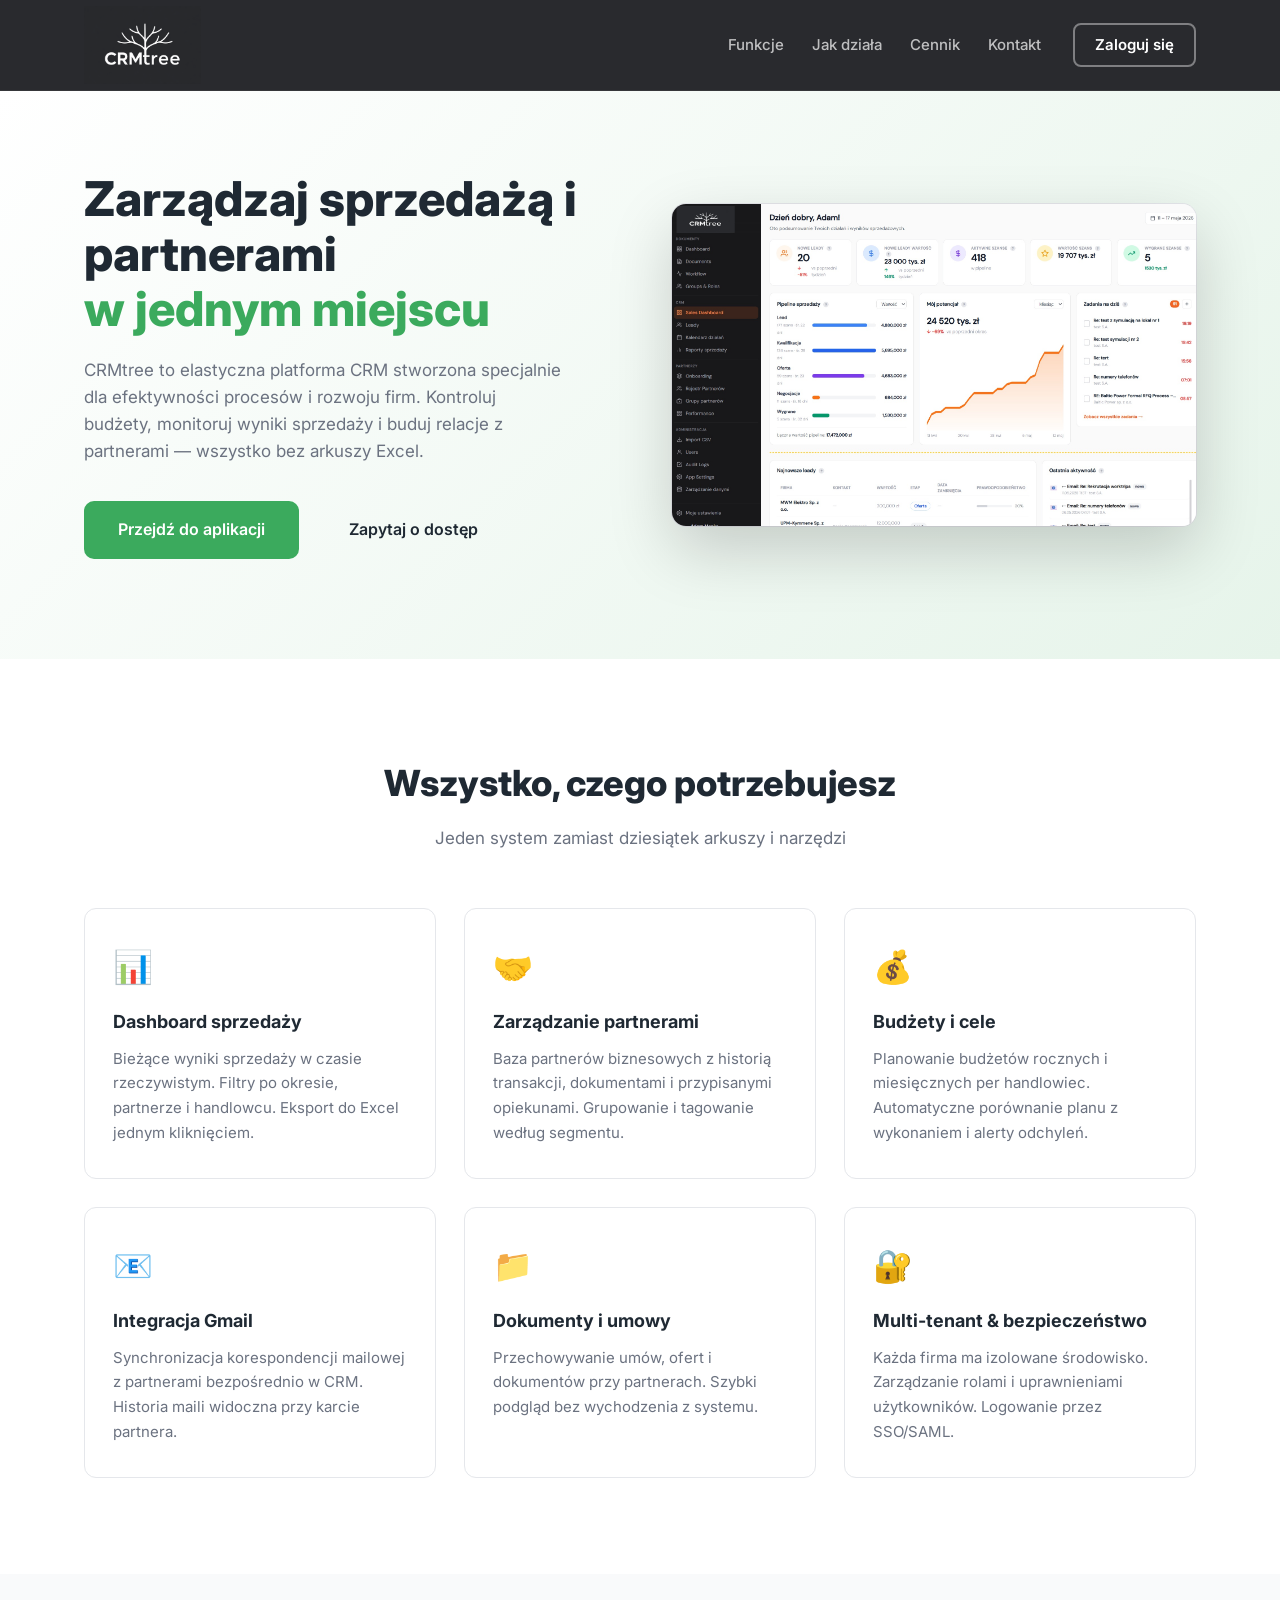
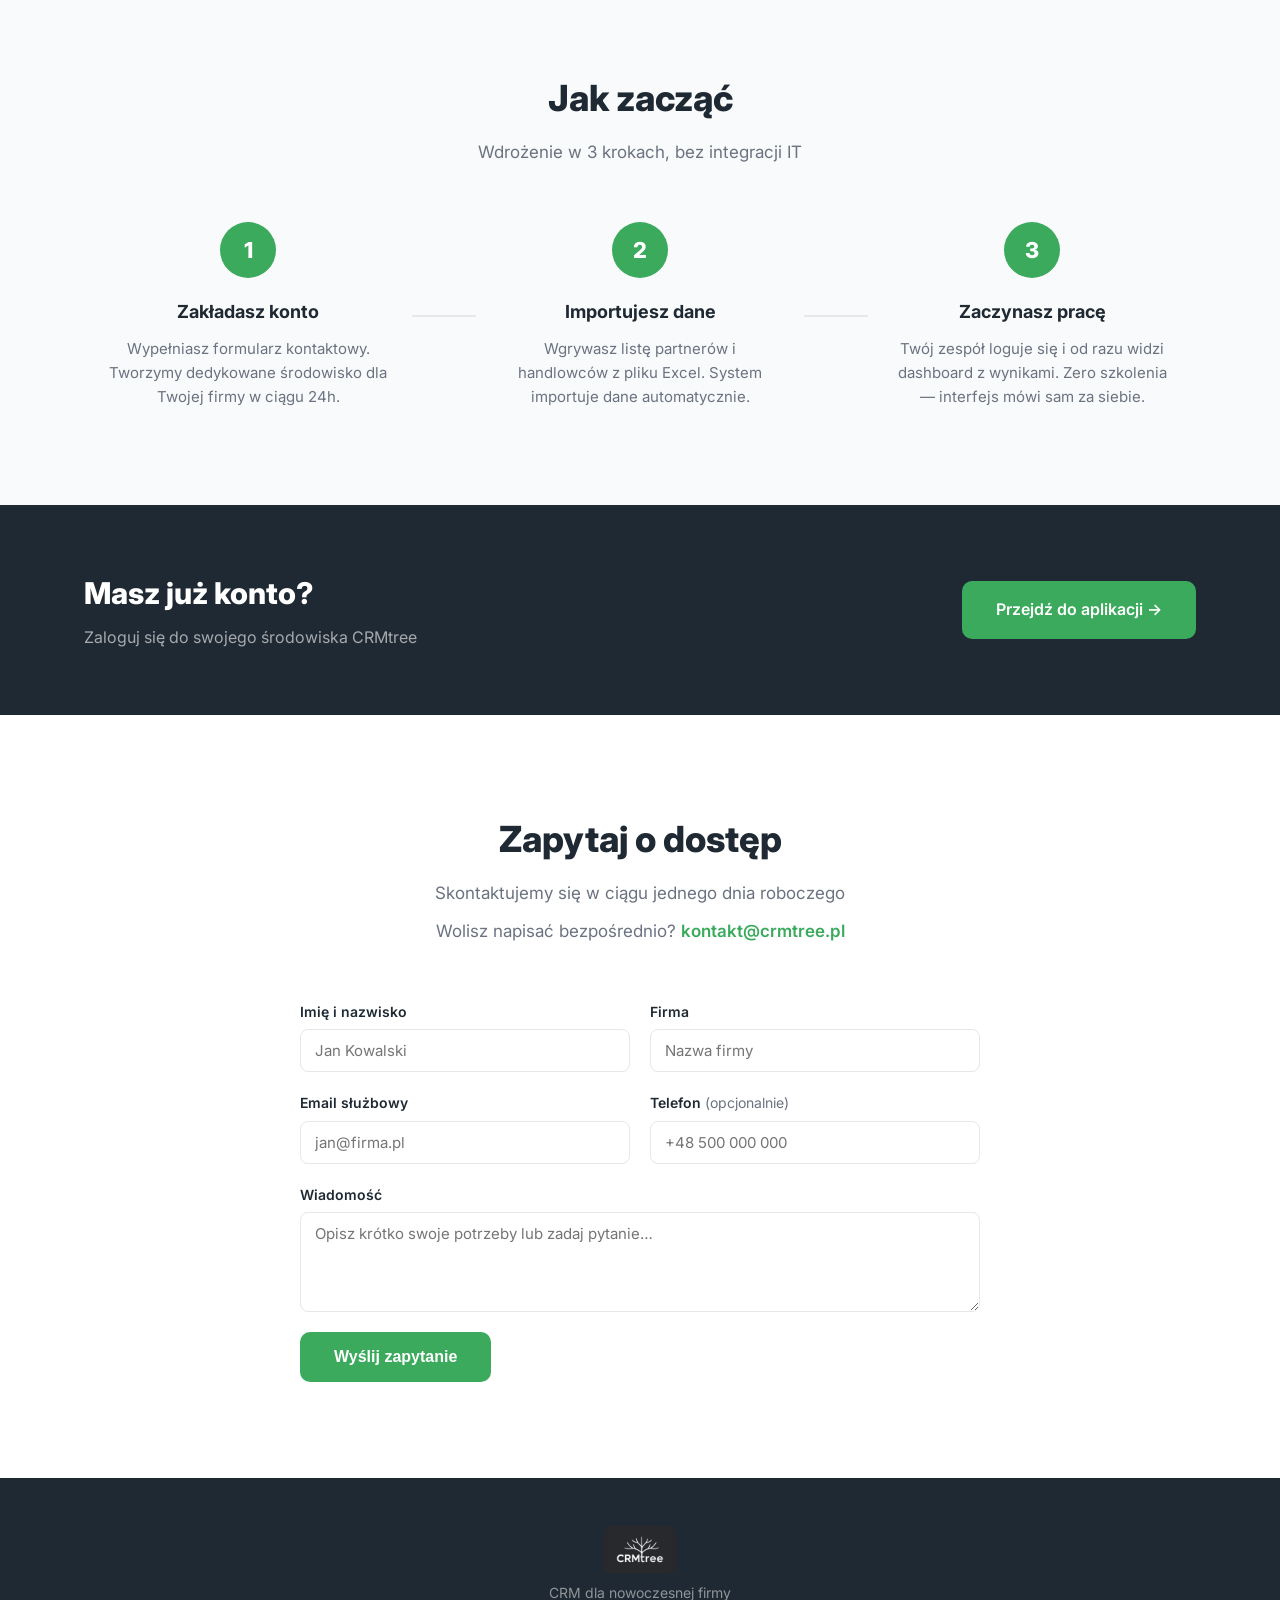
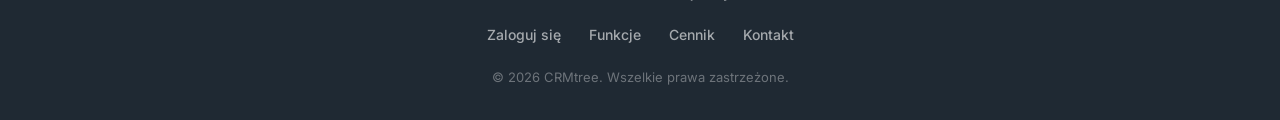
==== commit 40ce74f2: "feat: add kontakt@crmtree.pl email link in contact section Co-Authored-By: Claude Sonnet 4.6 <norepl" ====
--- a/index.html
+++ b/index.html
@@ -142,6 +142,10 @@
       <div class="section-header">
         <h2>Zapytaj o dostęp</h2>
         <p>Skontaktujemy się w ciągu jednego dnia roboczego</p>
+        <p class="contact-email-hint">
+          Wolisz napisać bezpośrednio?
+          <a href="mailto:kontakt@crmtree.pl" class="contact-email-link">kontakt@crmtree.pl</a>
+        </p>
       </div>
       <form class="contact-form" id="contactForm">
         <input type="hidden" name="access_key" value="f2f53912-5f35-4b8f-b3d8-743e8759f76b" />
--- a/style.css
+++ b/style.css
@@ -103,6 +103,19 @@
 
 /* ── CONTACT ─────────────────────────────────────── */
 .contact { padding: 96px 0; }
+.contact-email-hint {
+  margin-top: 10px;
+  font-size: 15px;
+  color: var(--text-muted);
+}
+.contact-email-link {
+  color: var(--green);
+  font-weight: 600;
+  text-decoration: none;
+  border-bottom: 1.5px solid transparent;
+  transition: border-color .15s;
+}
+.contact-email-link:hover { border-bottom-color: var(--green); }
 .contact-form { max-width: 680px; margin: 0 auto; }
 .form-row { display: grid; grid-template-columns: 1fr 1fr; gap: 20px; margin-bottom: 20px; }
 .form-group { display: flex; flex-direction: column; gap: 6px; margin-bottom: 20px; }
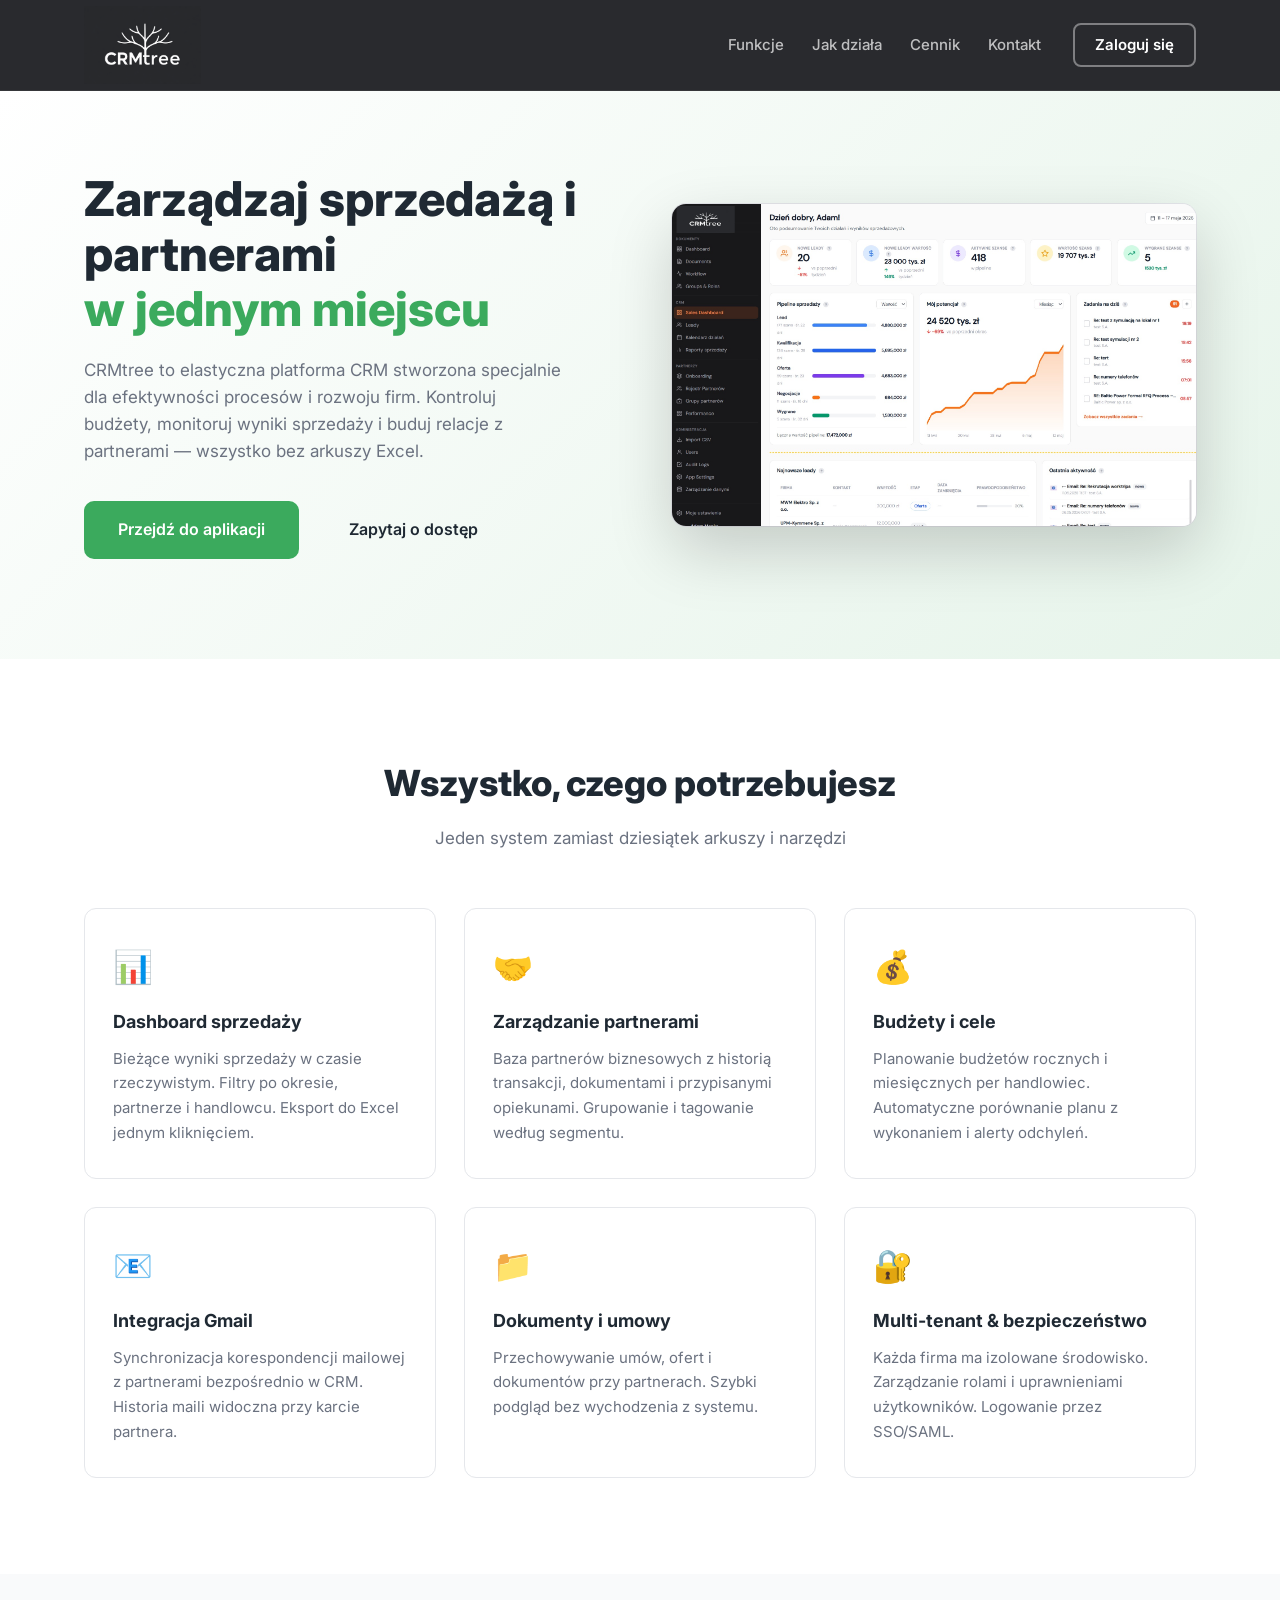
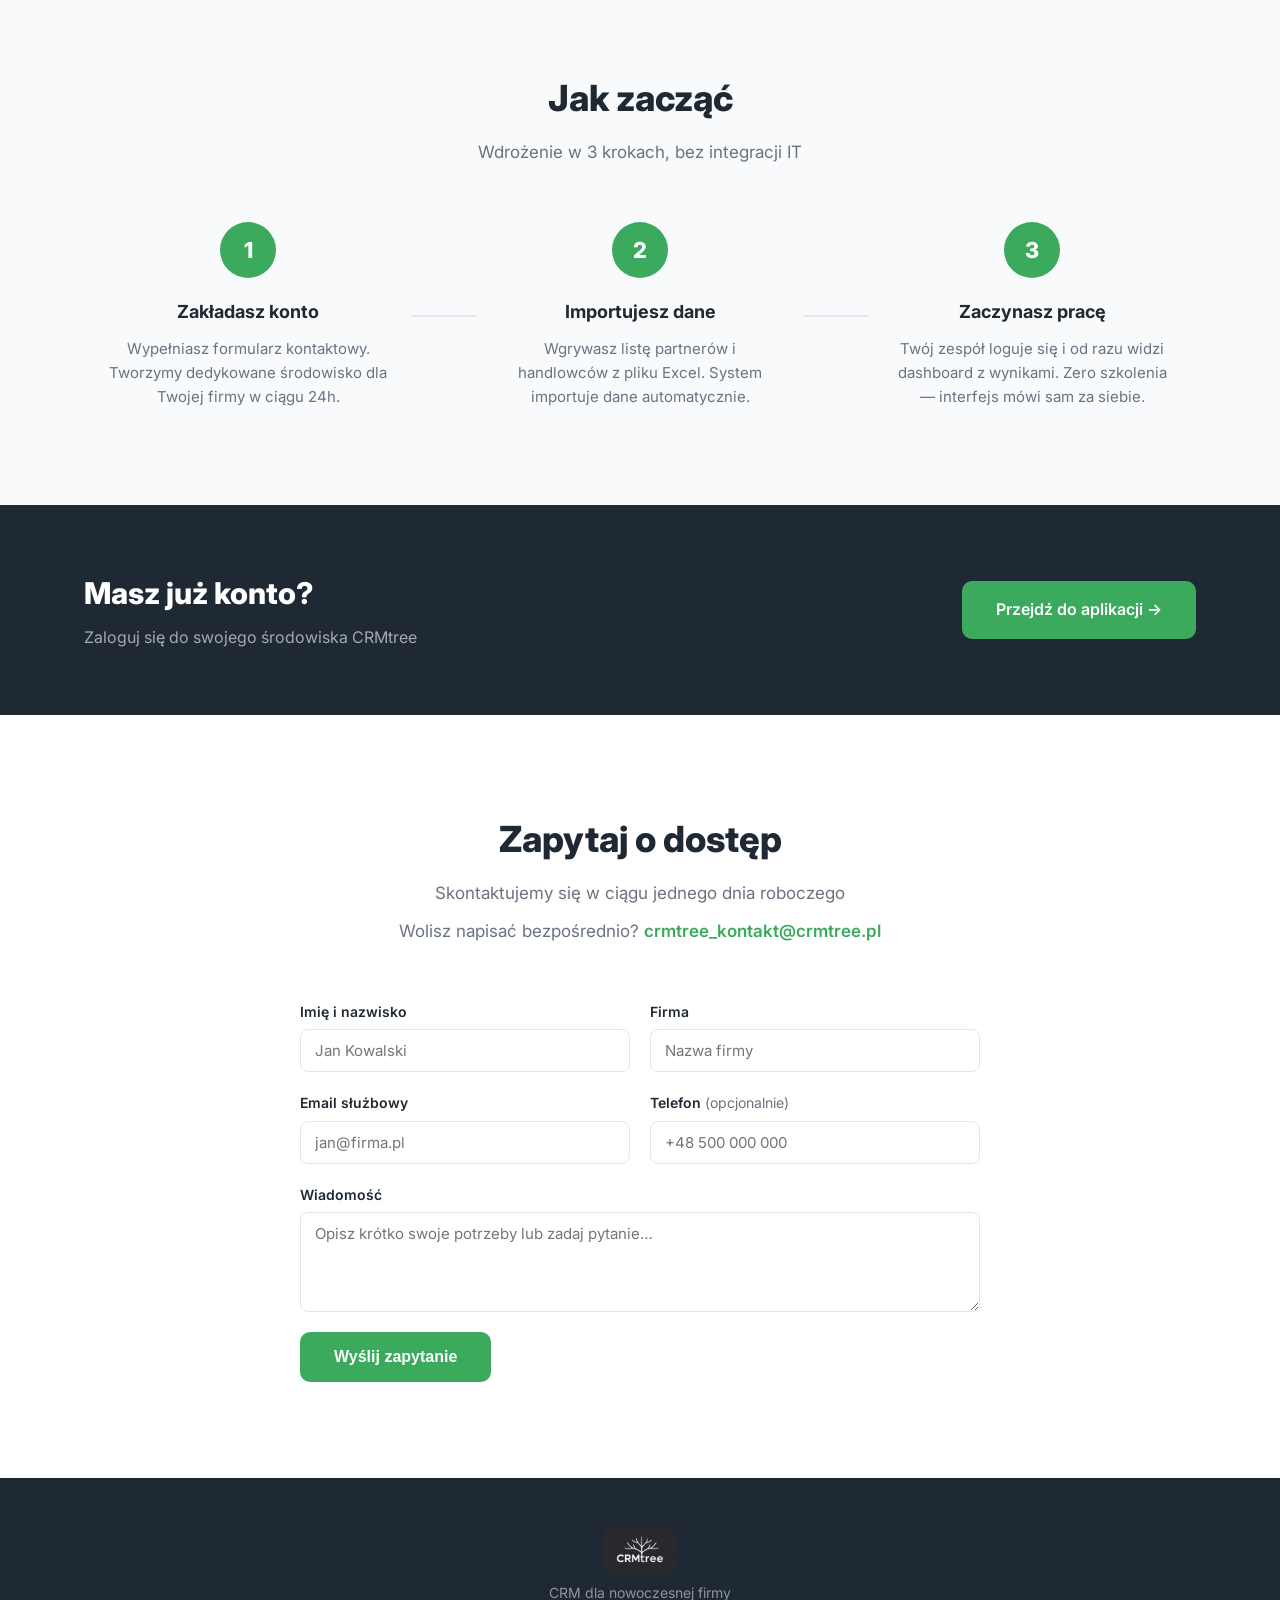
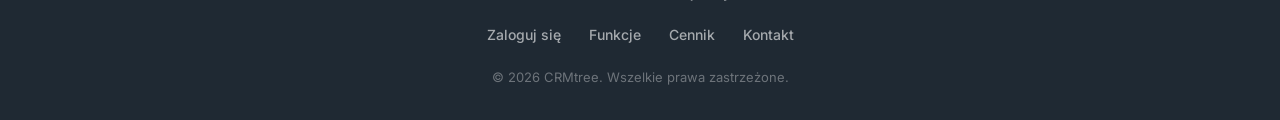
==== commit ec049c05: "fix: update contact email to crmtree_kontakt@crmtree.pl Co-Authored-By: Claude Sonnet 4.6 <noreply@a" ====
--- a/index.html
+++ b/index.html
@@ -144,7 +144,7 @@
         <p>Skontaktujemy się w ciągu jednego dnia roboczego</p>
         <p class="contact-email-hint">
           Wolisz napisać bezpośrednio?
-          <a href="mailto:kontakt@crmtree.pl" class="contact-email-link">kontakt@crmtree.pl</a>
+          <a href="mailto:crmtree_kontakt@crmtree.pl" class="contact-email-link">crmtree_kontakt@crmtree.pl</a>
         </p>
       </div>
       <form class="contact-form" id="contactForm">
@@ -179,7 +179,7 @@
           ✅ Dziękujemy! Odezwiemy się wkrótce.
         </div>
         <div id="formError" class="form-error" style="display:none">
-          ❌ Coś poszło nie tak. Spróbuj ponownie lub napisz bezpośrednio na kontakt@crmtree.pl
+          ❌ Coś poszło nie tak. Spróbuj ponownie lub napisz bezpośrednio na crmtree_kontakt@crmtree.pl
         </div>
         <button type="submit" id="formSubmit" class="btn btn--primary btn--lg">Wyślij zapytanie</button>
       </form>
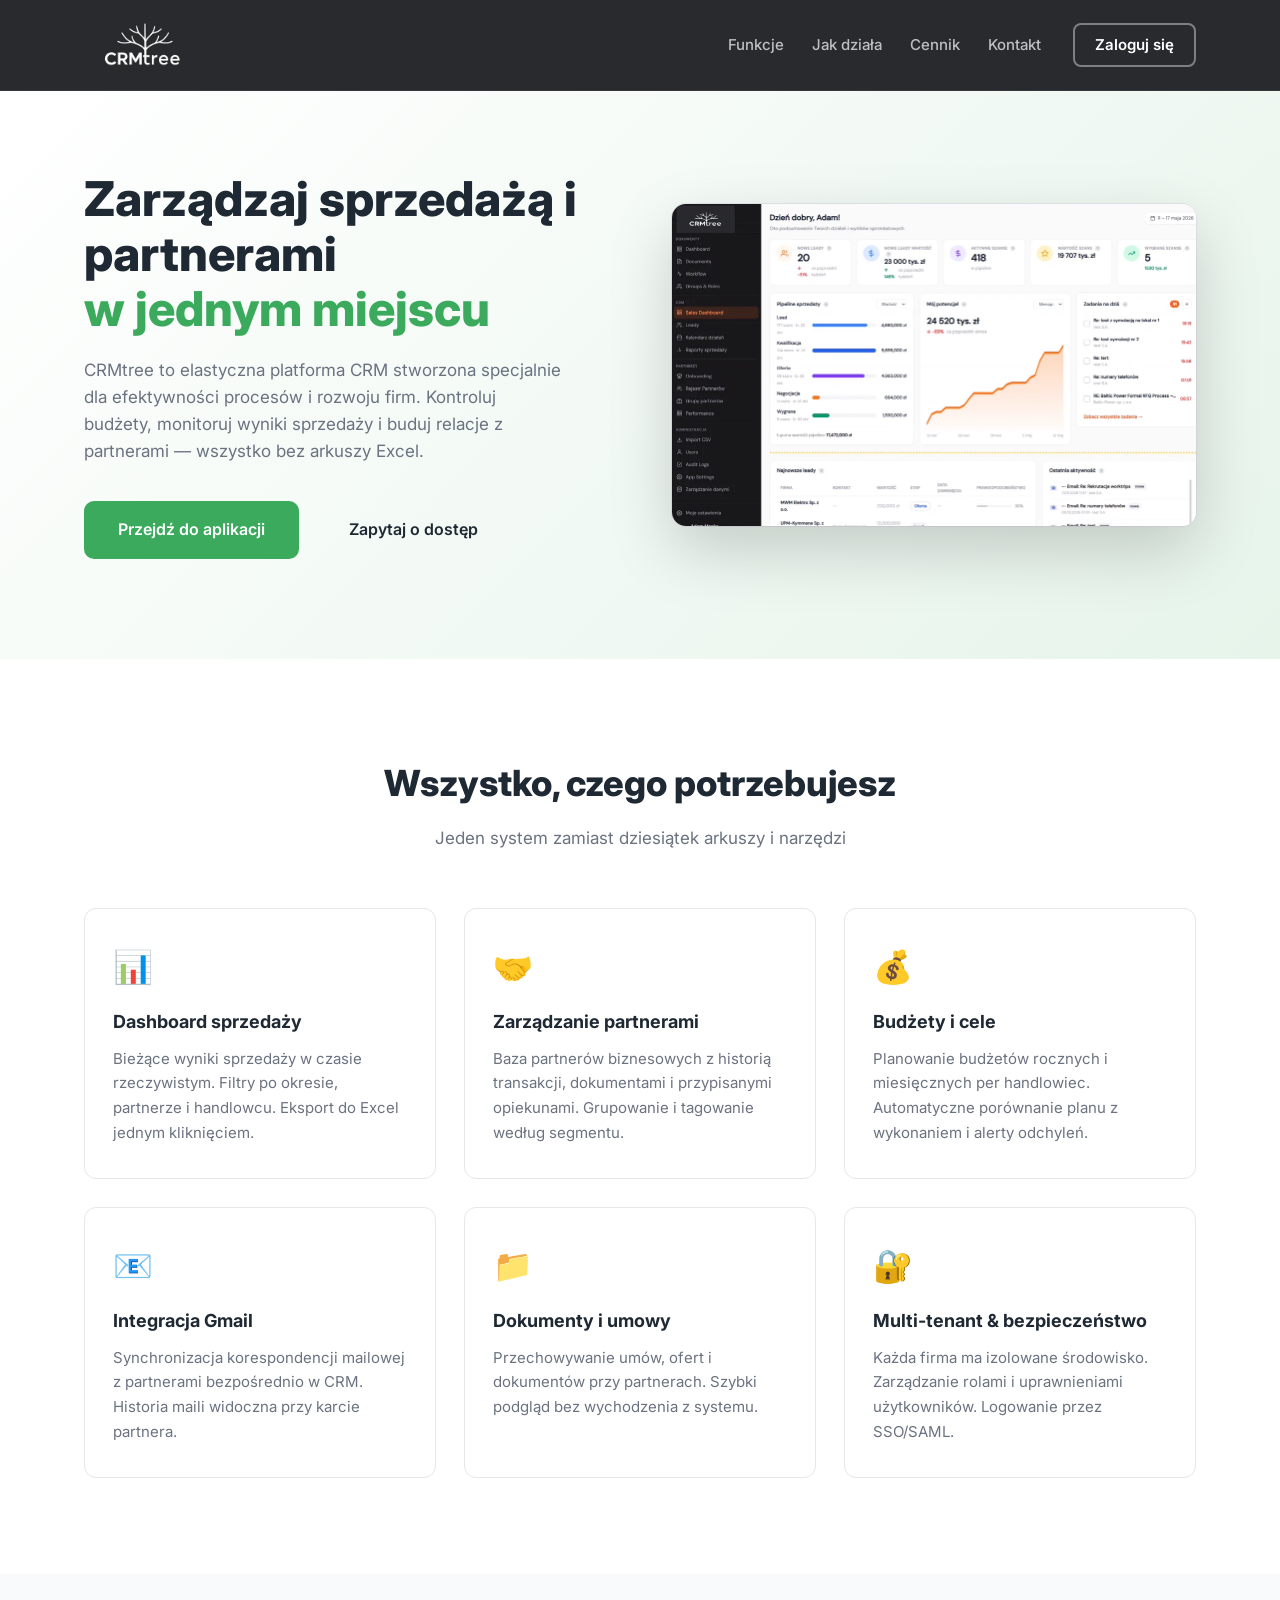
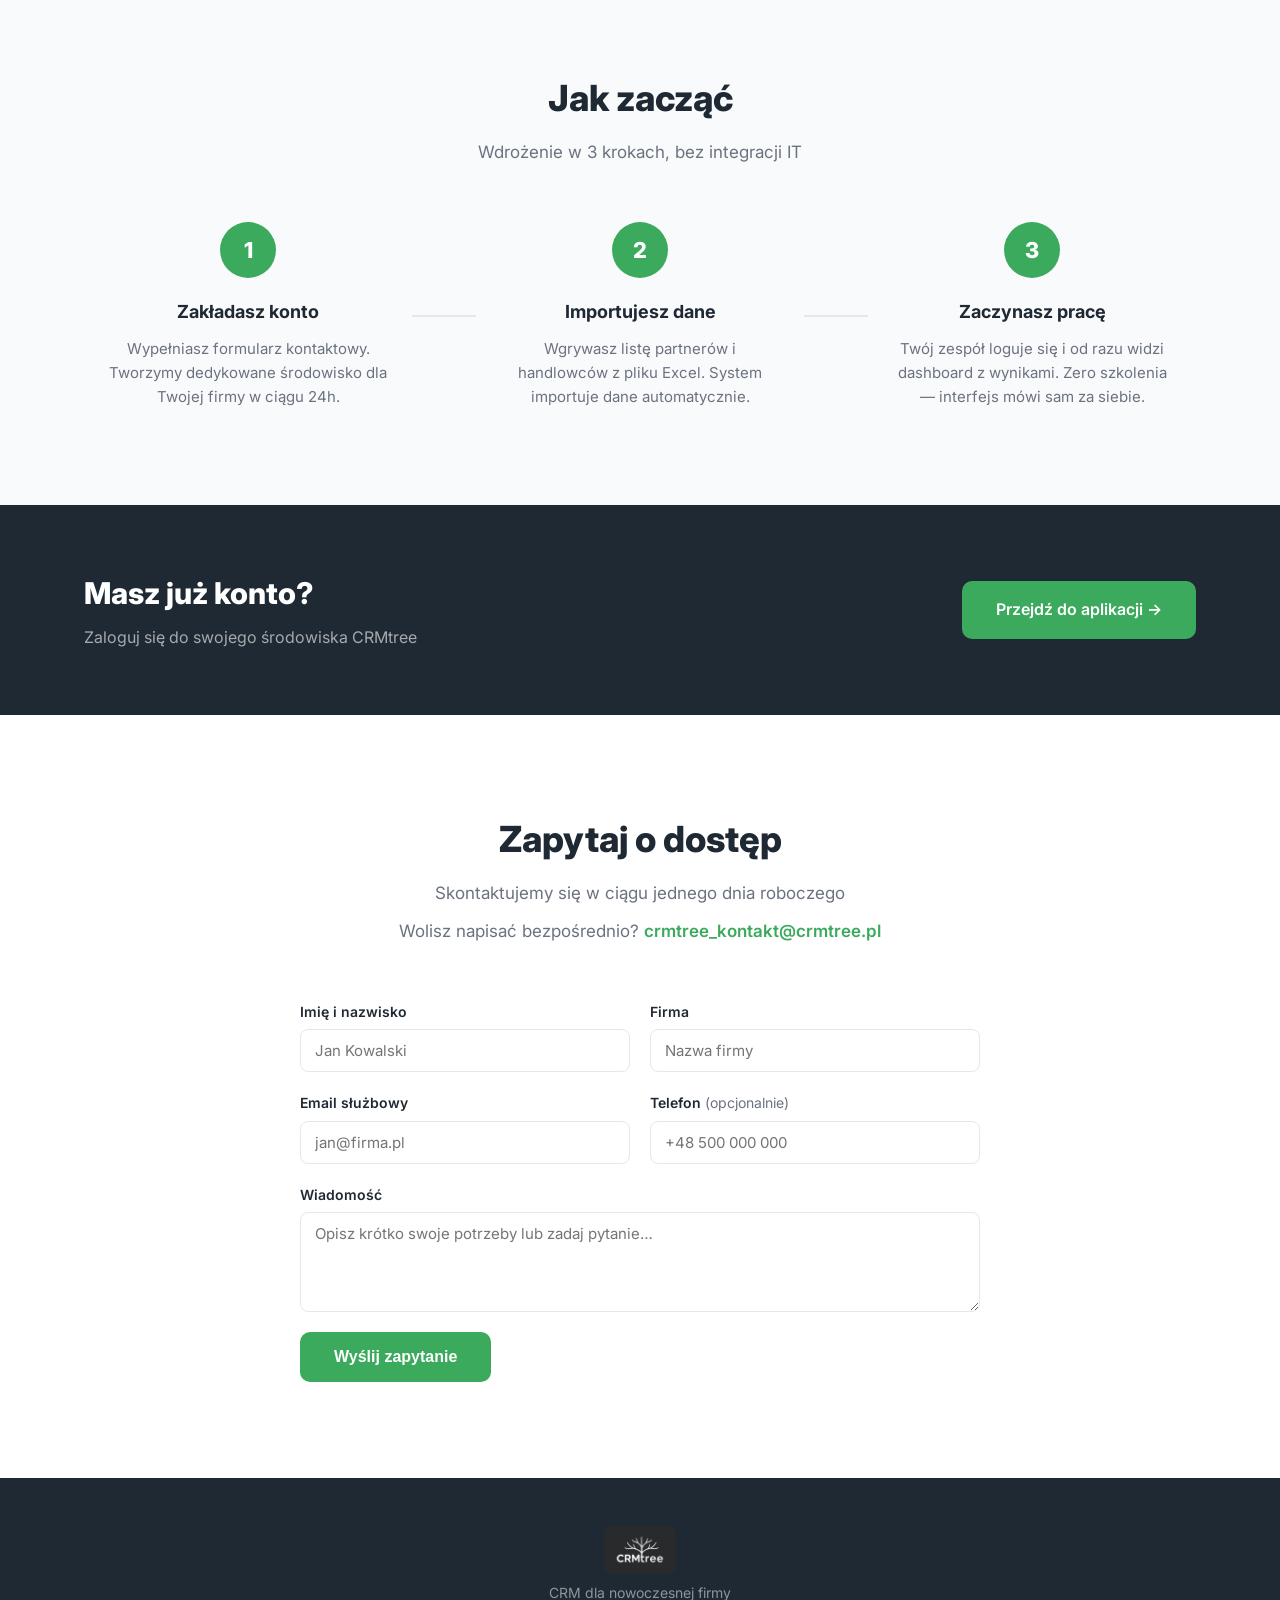
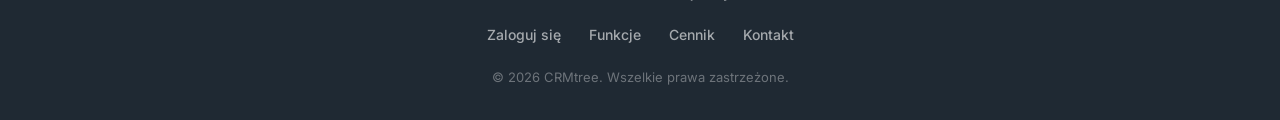
==== commit cf0d8ac8: "perf(seo): compress hero/logo images to WebP, add OG/Twitter/JSON-LD meta logo.png was 1.2MB and scr" ====
--- a/index.html
+++ b/index.html
@@ -5,10 +5,44 @@
   <meta name="viewport" content="width=device-width, initial-scale=1.0" />
   <title>CRMtree — CRM dla biur podróży korporacyjnych</title>
   <meta name="description" content="CRMtree to nowoczesny system CRM dedykowany biurom podróży korporacyjnych. Zarządzaj partnerami, budżetami i sprzedażą w jednym miejscu." />
+  <link rel="canonical" href="https://crmtree.pl/" />
+
+  <meta property="og:type" content="website" />
+  <meta property="og:site_name" content="CRMtree" />
+  <meta property="og:title" content="CRMtree — CRM dla biur podróży korporacyjnych" />
+  <meta property="og:description" content="CRMtree to nowoczesny system CRM dedykowany biurom podróży korporacyjnych. Zarządzaj partnerami, budżetami i sprzedażą w jednym miejscu." />
+  <meta property="og:url" content="https://crmtree.pl/" />
+  <meta property="og:image" content="https://crmtree.pl/screenshot.webp" />
+  <meta property="og:locale" content="pl_PL" />
+  <meta name="twitter:card" content="summary_large_image" />
+  <meta name="twitter:title" content="CRMtree — CRM dla biur podróży korporacyjnych" />
+  <meta name="twitter:description" content="CRMtree to nowoczesny system CRM dedykowany biurom podróży korporacyjnych. Zarządzaj partnerami, budżetami i sprzedażą w jednym miejscu." />
+  <meta name="twitter:image" content="https://crmtree.pl/screenshot.webp" />
+
+  <link rel="icon" type="image/png" href="/favicon.png" />
+  <link rel="apple-touch-icon" href="/apple-touch-icon.png" />
+
   <link rel="preconnect" href="https://fonts.googleapis.com" />
   <link rel="preconnect" href="https://fonts.gstatic.com" crossorigin />
   <link href="https://fonts.googleapis.com/css2?family=Inter:wght@400;500;600;700;800&display=swap" rel="stylesheet" />
   <link rel="stylesheet" href="style.css" />
+
+  <script type="application/ld+json">
+  {
+    "@context": "https://schema.org",
+    "@type": "SoftwareApplication",
+    "name": "CRMtree",
+    "url": "https://crmtree.pl/",
+    "applicationCategory": "BusinessApplication",
+    "operatingSystem": "Web",
+    "description": "CRMtree to nowoczesny system CRM dedykowany biurom podróży korporacyjnych. Zarządzaj partnerami, budżetami i sprzedażą w jednym miejscu.",
+    "publisher": {
+      "@type": "Organization",
+      "name": "CRMtree",
+      "url": "https://crmtree.pl/"
+    }
+  }
+  </script>
 </head>
 <body>
 
@@ -16,7 +50,7 @@
   <header class="navbar">
     <div class="container navbar__inner">
       <a href="/" class="navbar__logo">
-        <img src="logo.png" alt="CRMtree" class="navbar__logo-img" />
+        <img src="logo.webp" alt="CRMtree" class="navbar__logo-img" width="300" height="200" />
       </a>
       <nav class="navbar__links">
         <a href="#features">Funkcje</a>
@@ -41,7 +75,7 @@
       </div>
       <div class="hero__visual">
         <div class="screenshot-frame">
-          <img src="screenshot.png" alt="Raport Sprzedaży — CRMtree" class="screenshot-img" />
+          <img src="screenshot.webp" alt="Raport Sprzedaży — CRMtree" class="screenshot-img" width="1050" height="645" fetchpriority="high" />
         </div>
       </div>
     </div>
@@ -220,7 +254,7 @@
   <footer class="footer">
     <div class="container footer__inner">
       <div class="footer__brand">
-        <img src="logo.png" alt="CRMtree" class="footer__logo-img" />
+        <img src="logo.webp" alt="CRMtree" class="footer__logo-img" width="300" height="200" loading="lazy" />
         <p>CRM dla nowoczesnej firmy</p>
       </div>
       <div class="footer__links">
